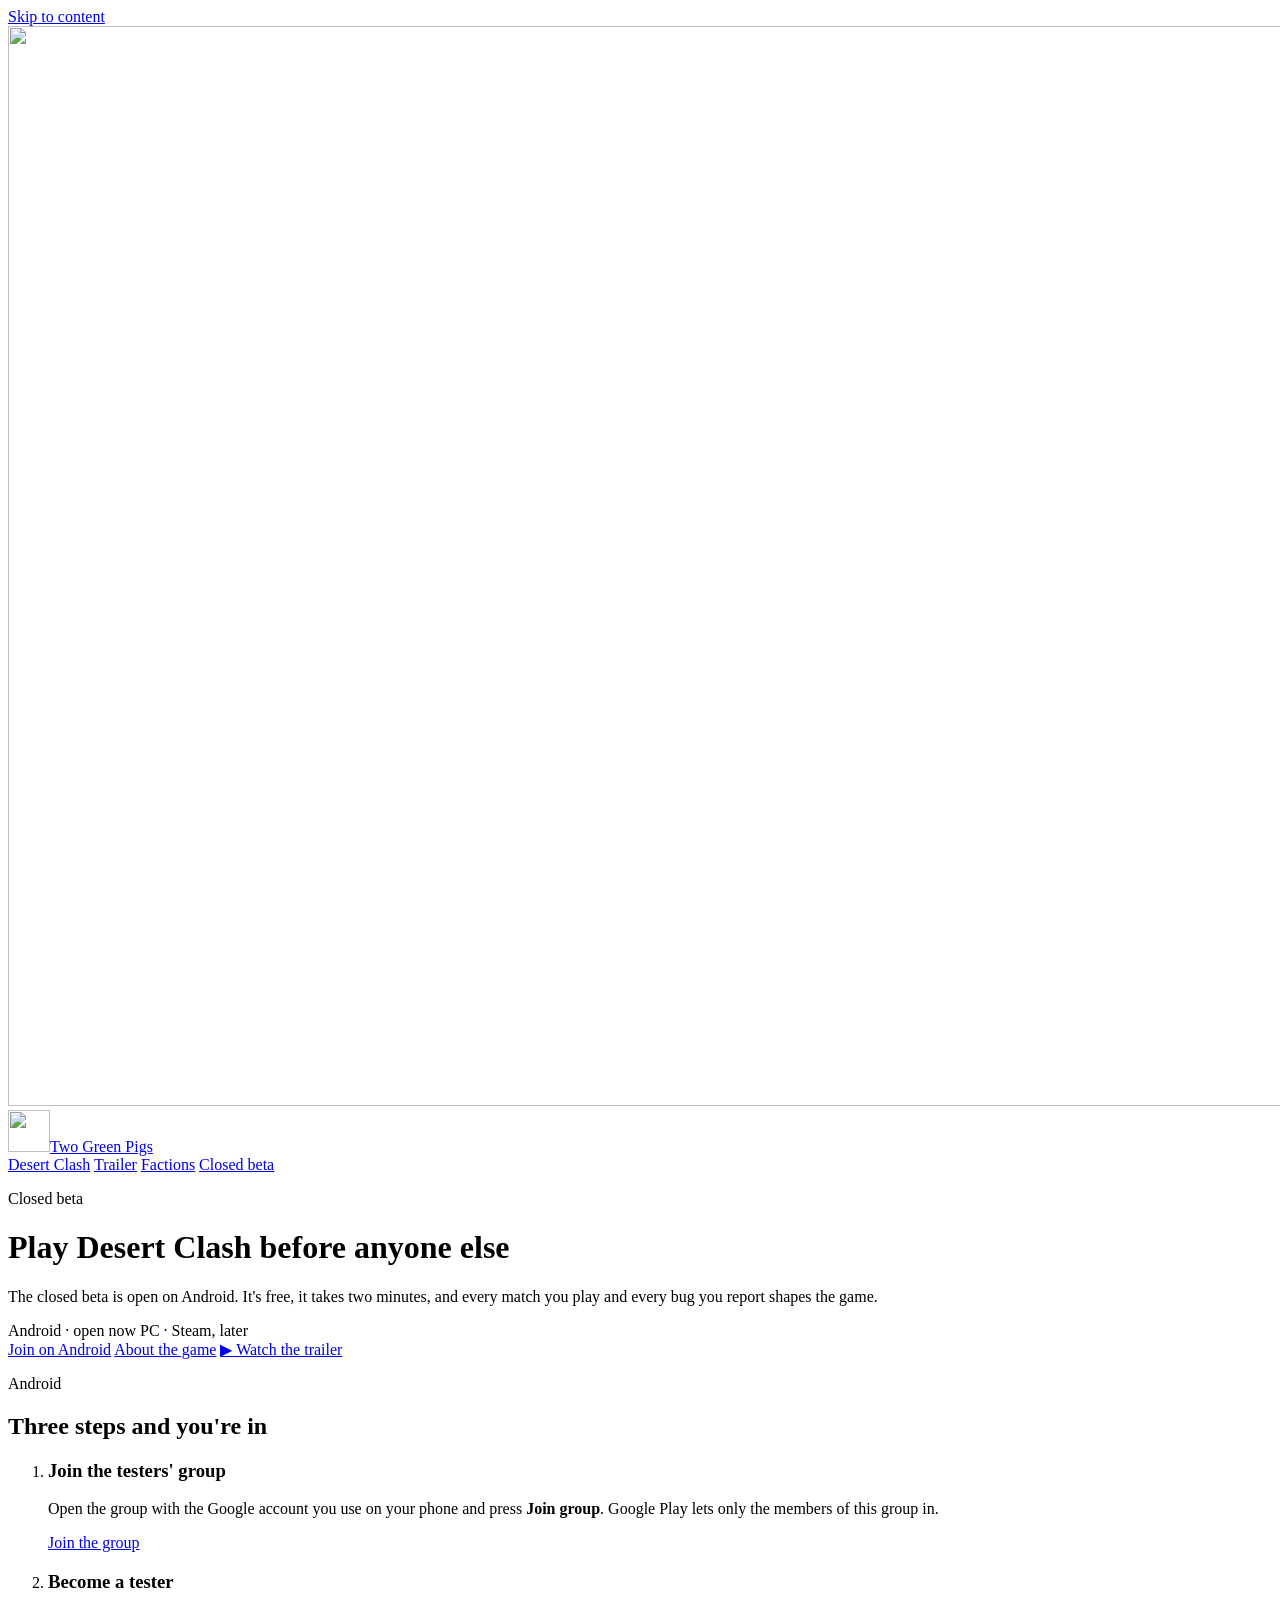
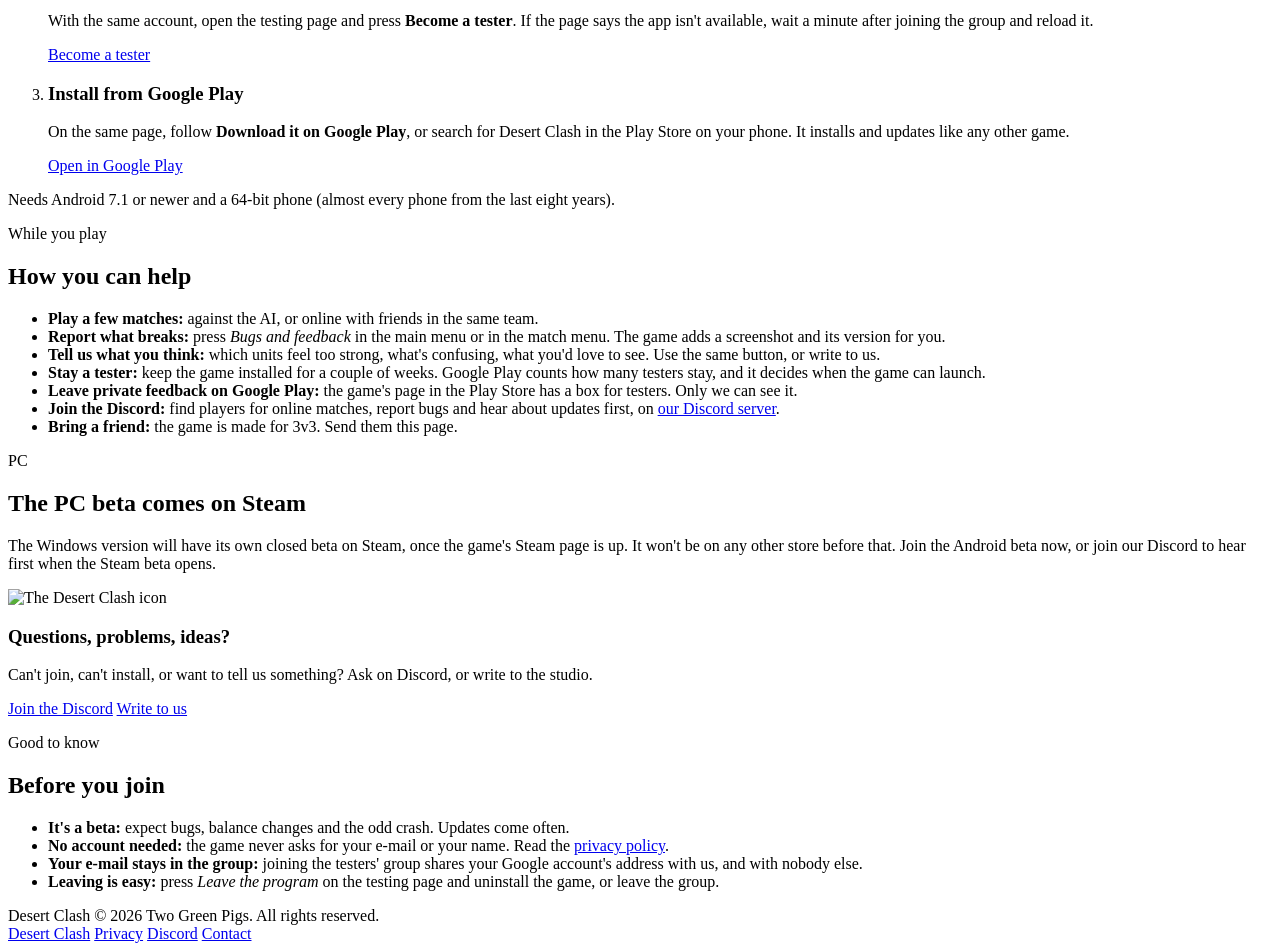
==== desert-clash/playtest/index.html @ 9a21312f "Site moves to github.com/two-green-pigs/website Co-Authored-By: Claude Sonnet 5.5 <noreply@anthropic" ====
<!doctype html>
<html lang="en">
<head>
  <meta charset="utf-8">
  <meta name="viewport" content="width=device-width, initial-scale=1">
  <title>Desert Clash closed beta · Two Green Pigs</title>
  <meta name="description" content="Play Desert Clash before anyone else: the closed beta on Android is open. Join the testers' group, opt in on Google Play and install the game in three steps.">
  <meta name="theme-color" content="#17110b">
  <meta property="og:type" content="website">
  <meta property="og:site_name" content="Two Green Pigs">
  <meta property="og:title" content="Desert Clash · Join the closed beta">
  <meta property="og:description" content="The closed beta of Desert Clash, a 3v3 tug-of-war strategy game, is open on Android. Three steps and you're in.">
  <meta property="og:url" content="https://two-green-pigs.github.io/website/desert-clash/playtest/">
  <meta property="og:image" content="https://two-green-pigs.github.io/website/desert-clash/media/key-art.jpg">
  <meta name="twitter:card" content="summary_large_image">
  <link rel="icon" type="image/png" sizes="32x32" href="../../assets/img/favicon-32.png">
  <link rel="apple-touch-icon" href="../../assets/img/pig-face-180.png">
  <link rel="stylesheet" href="../../assets/css/site.css">
</head>
<body class="game">
  <a class="skip" href="#main">Skip to content</a>

  <div class="game-hero game-hero-short">
    <div class="game-hero-bg"><img src="../media/key-art-clean.jpg" width="1920" height="1080" alt=""></div>
    <header class="topbar">
      <div class="wrap topbar-inner">
        <a class="brand" href="../../" aria-label="Two Green Pigs, home"><img src="../../assets/img/pig-face-96.png" alt="" width="42" height="42"><span>Two Green Pigs</span></a>
        <nav class="nav" aria-label="Desert Clash">
          <a href="../">Desert Clash</a>
          <a href="../#trailer">Trailer</a>
          <a href="../#factions">Factions</a>
          <a class="nav-cta" href="#android" aria-current="page">Closed beta</a>
        </nav>
      </div>
    </header>
    <div class="wrap game-hero-body" id="main">
      <p class="eyebrow">Closed beta</p>
      <h1 class="playtest-title">Play Desert Clash before anyone else</h1>
      <p class="lead">The closed beta is open on Android. It's free, it takes two minutes, and every match you play and every bug you report shapes the game.</p>
      <div class="tags">
        <span class="tag tag-live">Android · open now</span>
        <span class="tag">PC · Steam, later</span>
      </div>
      <div class="actions">
        <a class="btn btn-primary" href="#android">Join on Android</a>
        <a class="btn btn-ghost" href="../">About the game</a>
        <a class="btn btn-ghost" href="../#trailer">&#9654; Watch the trailer</a>
      </div>
    </div>
  </div>

  <main>
    <section id="android" class="section">
      <div class="wrap">
        <p class="eyebrow">Android</p>
        <h2 class="section-title">Three steps and you're in</h2>
        <ol class="steps">
          <li>
            <h3>Join the testers' group</h3>
            <p>Open the group with the Google account you use on your phone and press <strong>Join group</strong>. Google Play lets only the members of this group in.</p>
            <div class="actions"><a class="btn btn-primary" href="https://groups.google.com/g/desertclash" rel="noopener">Join the group</a></div>
          </li>
          <li>
            <h3>Become a tester</h3>
            <p>With the same account, open the testing page and press <strong>Become a tester</strong>. If the page says the app isn't available, wait a minute after joining the group and reload it.</p>
            <div class="actions"><a class="btn btn-primary" href="https://play.google.com/apps/testing/com.twogreenpigs.desertclash" rel="noopener">Become a tester</a></div>
          </li>
          <li>
            <h3>Install from Google Play</h3>
            <p>On the same page, follow <strong>Download it on Google Play</strong>, or search for Desert Clash in the Play Store on your phone. It installs and updates like any other game.</p>
            <div class="actions"><a class="btn btn-ghost" href="https://play.google.com/store/apps/details?id=com.twogreenpigs.desertclash" rel="noopener">Open in Google Play</a></div>
          </li>
        </ol>
        <p class="note">Needs Android 7.1 or newer and a 64-bit phone (almost every phone from the last eight years).</p>
      </div>
    </section>

    <section class="section band">
      <div class="wrap">
        <p class="eyebrow">While you play</p>
        <h2 class="section-title">How you can help</h2>
        <ul class="features">
          <li><strong>Play a few matches:</strong> against the AI, or online with friends in the same team.</li>
          <li><strong>Report what breaks:</strong> press <em>Bugs and feedback</em> in the main menu or in the match menu. The game adds a screenshot and its version for you.</li>
          <li><strong>Tell us what you think:</strong> which units feel too strong, what's confusing, what you'd love to see. Use the same button, or write to us.</li>
          <li><strong>Stay a tester:</strong> keep the game installed for a couple of weeks. Google Play counts how many testers stay, and it decides when the game can launch.</li>
          <li><strong>Leave private feedback on Google Play:</strong> the game's page in the Play Store has a box for testers. Only we can see it.</li>
          <li><strong>Join the Discord:</strong> find players for online matches, report bugs and hear about updates first, on <a href="https://discord.gg/RybkvuCMQ" rel="noopener">our Discord server</a>.</li>
          <li><strong>Bring a friend:</strong> the game is made for 3v3. Send them this page.</li>
        </ul>
      </div>
    </section>

    <section id="pc" class="section">
      <div class="wrap row">
        <div>
          <p class="eyebrow">PC</p>
          <h2>The PC beta comes on Steam</h2>
          <p>The Windows version will have its own closed beta on Steam, once the game's Steam page is up. It won't be on any other store before that. Join the Android beta now, or join our Discord to hear first when the Steam beta opens.</p>
        </div>
        <div class="cta">
          <img class="cta-icon" src="../media/desert-clash-icon.png" width="256" height="256" loading="lazy" alt="The Desert Clash icon">
          <h3>Questions, problems, ideas?</h3>
          <p>Can't join, can't install, or want to tell us something? Ask on Discord, or write to the studio.</p>
          <div class="actions">
            <a class="btn btn-primary" href="https://discord.gg/RybkvuCMQ" rel="noopener">Join the Discord</a>
            <a class="btn btn-ghost" href="mailto:twogreenpigs.studio@gmail.com?subject=Desert%20Clash%20beta">Write to us</a>
          </div>
        </div>
      </div>
    </section>

    <section class="section band">
      <div class="wrap">
        <p class="eyebrow">Good to know</p>
        <h2 class="section-title">Before you join</h2>
        <ul class="features">
          <li><strong>It's a beta:</strong> expect bugs, balance changes and the odd crash. Updates come often.</li>
          <li><strong>No account needed:</strong> the game never asks for your e-mail or your name. Read the <a href="../../privacy/">privacy policy</a>.</li>
          <li><strong>Your e-mail stays in the group:</strong> joining the testers' group shares your Google account's address with us, and with nobody else.</li>
          <li><strong>Leaving is easy:</strong> press <em>Leave the program</em> on the testing page and uninstall the game, or leave the group.</li>
        </ul>
      </div>
    </section>
  </main>

  <footer class="footer">
    <div class="wrap footer-inner">
      <span>Desert Clash &copy; <span data-year>2026</span> Two Green Pigs. All rights reserved.</span>
      <nav class="footer-links" aria-label="Footer">
        <a href="../">Desert Clash</a>
        <a href="../../privacy/">Privacy</a>
        <a href="https://discord.gg/RybkvuCMQ" rel="noopener">Discord</a>
        <a href="mailto:twogreenpigs.studio@gmail.com">Contact</a>
      </nav>
    </div>
  </footer>

  <script src="../../assets/js/site.js" defer></script>
</body>
</html>
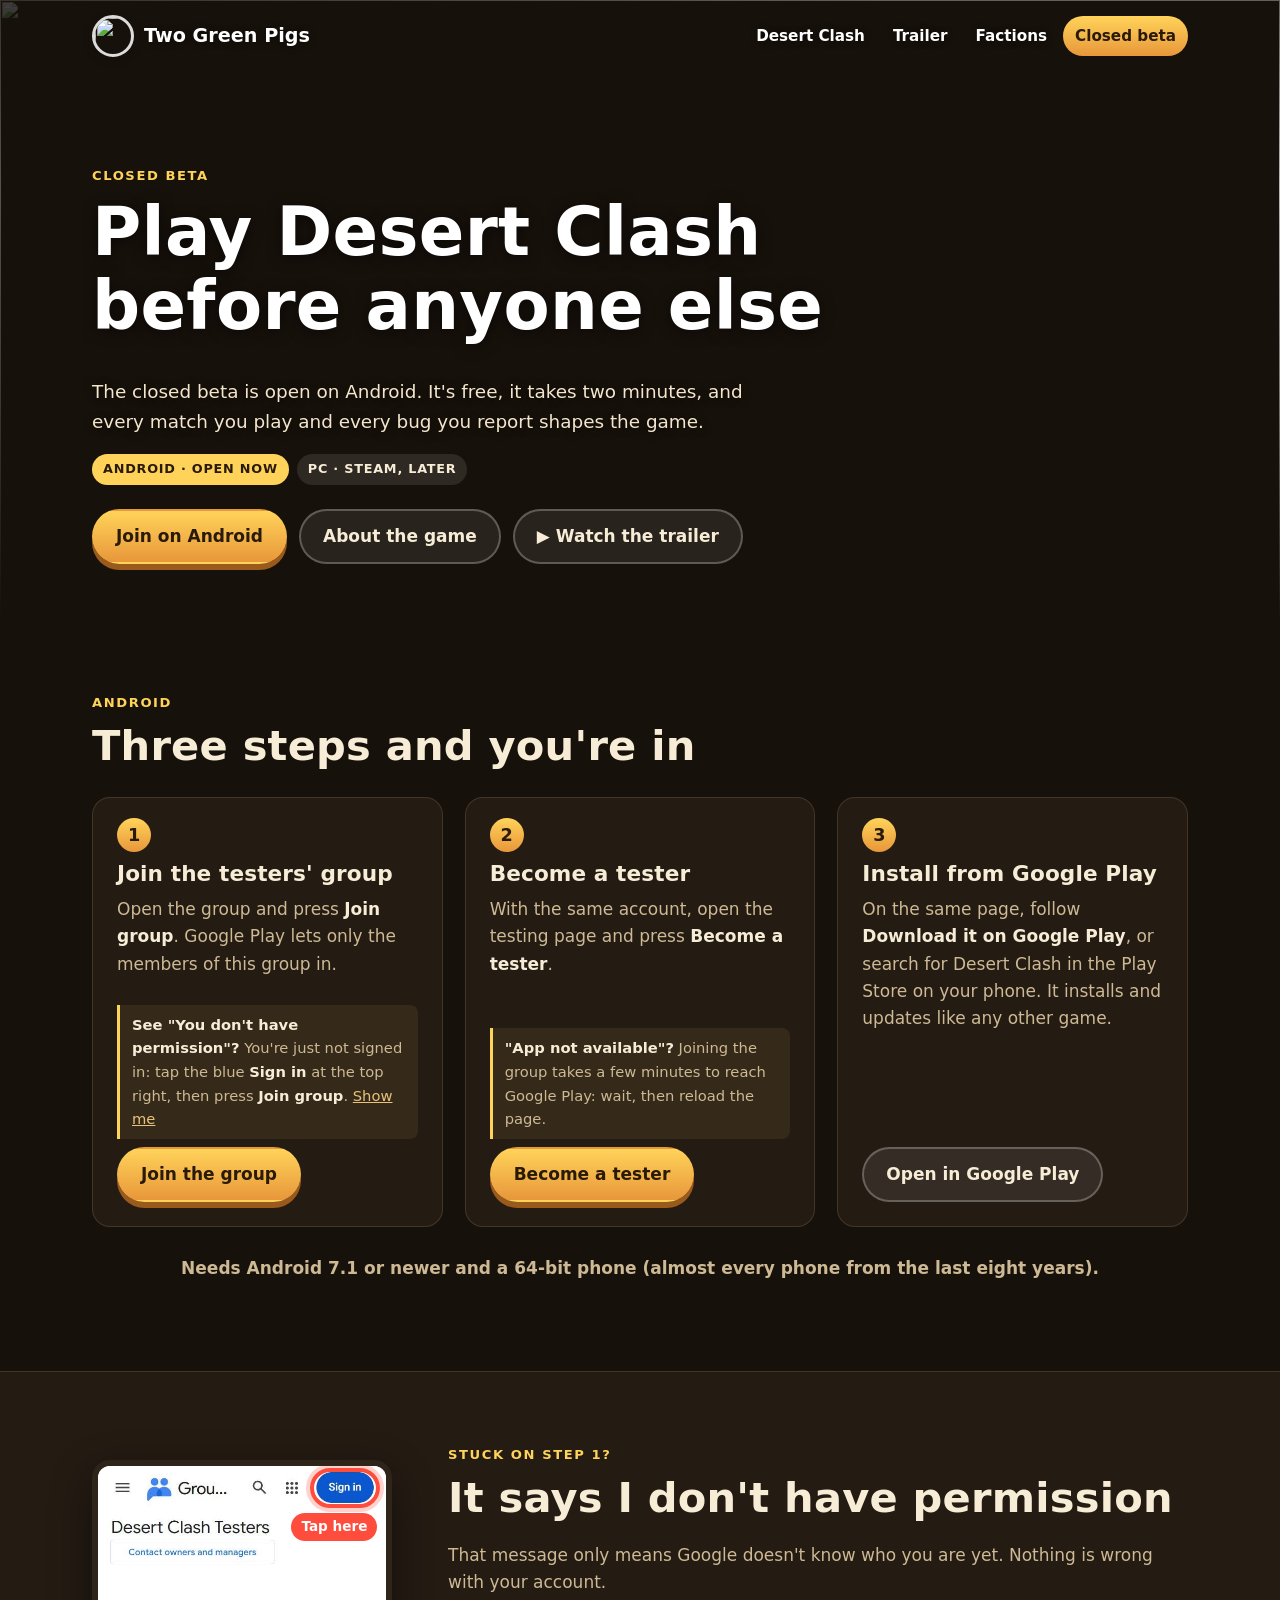
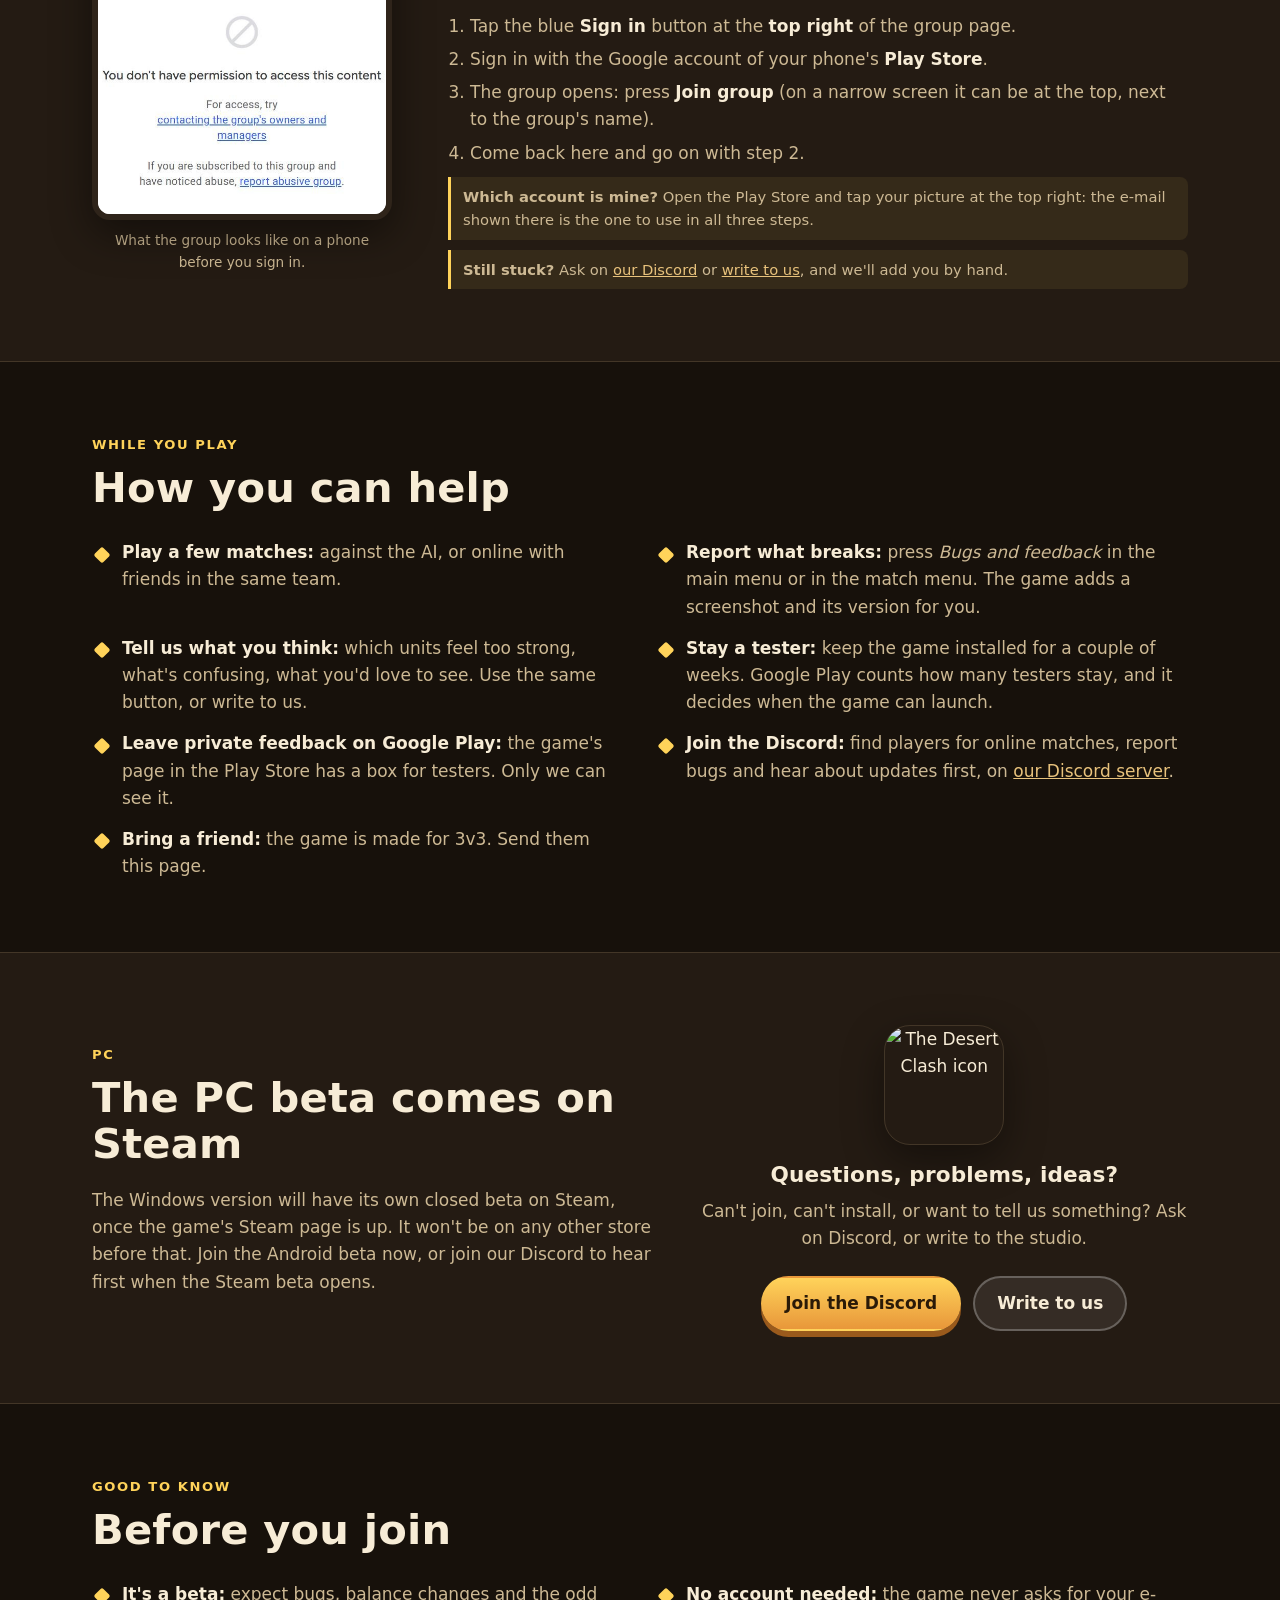
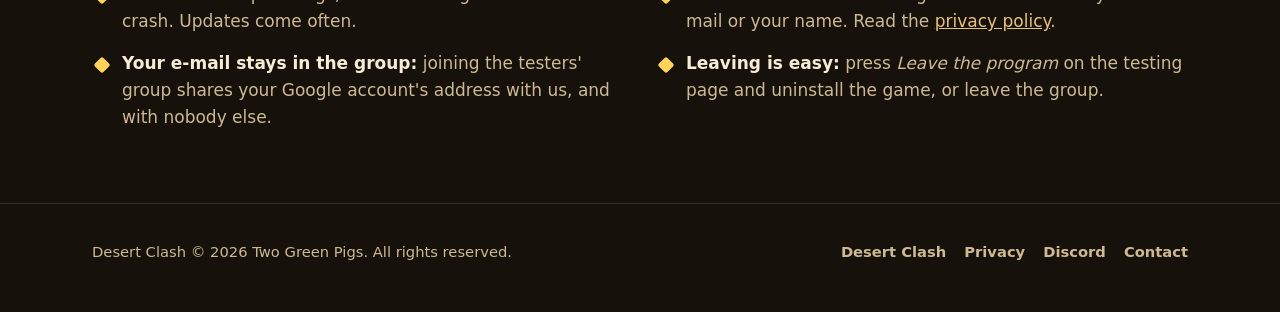
==== commit 8eeb7934: "Beta page: phone tips at each step and a 'stuck on step 1' help with the annotated Sign in screen Co" ====
--- a/desert-clash/playtest/index.html
+++ b/desert-clash/playtest/index.html
@@ -57,12 +57,14 @@
         <ol class="steps">
           <li>
             <h3>Join the testers' group</h3>
-            <p>Open the group with the Google account you use on your phone and press <strong>Join group</strong>. Google Play lets only the members of this group in.</p>
+            <p>Open the group and press <strong>Join group</strong>. Google Play lets only the members of this group in.</p>
+            <p class="tip"><strong>See "You don't have permission"?</strong> You're just not signed in: tap the blue <strong>Sign in</strong> at the top right, then press <strong>Join group</strong>. <a href="#stuck">Show me</a></p>
             <div class="actions"><a class="btn btn-primary" href="https://groups.google.com/g/desertclash" rel="noopener">Join the group</a></div>
           </li>
           <li>
             <h3>Become a tester</h3>
-            <p>With the same account, open the testing page and press <strong>Become a tester</strong>. If the page says the app isn't available, wait a minute after joining the group and reload it.</p>
+            <p>With the same account, open the testing page and press <strong>Become a tester</strong>.</p>
+            <p class="tip"><strong>"App not available"?</strong> Joining the group takes a few minutes to reach Google Play: wait, then reload the page.</p>
             <div class="actions"><a class="btn btn-primary" href="https://play.google.com/apps/testing/com.twogreenpigs.desertclash" rel="noopener">Become a tester</a></div>
           </li>
           <li>
@@ -75,7 +77,33 @@
       </div>
     </section>
 
-    <section class="section band">
+    <section id="stuck" class="section band">
+      <div class="wrap help">
+        <figure class="help-shot">
+          <div class="shot">
+            <img src="../media/help-group-signin.jpg" width="563" height="680" loading="lazy" alt="The testers' group on a phone, before signing in: a message says you don't have permission, and a blue Sign in button sits at the top right">
+            <span class="ring" aria-hidden="true"></span>
+            <span class="ring-label" aria-hidden="true">Tap here</span>
+          </div>
+          <figcaption>What the group looks like on a phone before you sign in.</figcaption>
+        </figure>
+        <div>
+          <p class="eyebrow">Stuck on step 1?</p>
+          <h2>It says I don't have permission</h2>
+          <p>That message only means Google doesn't know who you are yet. Nothing is wrong with your account.</p>
+          <ol class="howto">
+            <li>Tap the blue <strong>Sign in</strong> button at the <strong>top right</strong> of the group page.</li>
+            <li>Sign in with the Google account of your phone's <strong>Play Store</strong>.</li>
+            <li>The group opens: press <strong>Join group</strong> (on a narrow screen it can be at the top, next to the group's name).</li>
+            <li>Come back here and go on with step 2.</li>
+          </ol>
+          <p class="tip"><strong>Which account is mine?</strong> Open the Play Store and tap your picture at the top right: the e-mail shown there is the one to use in all three steps.</p>
+          <p class="tip"><strong>Still stuck?</strong> Ask on <a href="https://discord.gg/RybkvuCMQ" rel="noopener">our Discord</a> or <a href="mailto:twogreenpigs.studio@gmail.com?subject=Desert%20Clash%20beta">write to us</a>, and we'll add you by hand.</p>
+        </div>
+      </div>
+    </section>
+
+    <section class="section">
       <div class="wrap">
         <p class="eyebrow">While you play</p>
         <h2 class="section-title">How you can help</h2>
@@ -91,7 +119,7 @@
       </div>
     </section>
 
-    <section id="pc" class="section">
+    <section id="pc" class="section band">
       <div class="wrap row">
         <div>
           <p class="eyebrow">PC</p>
@@ -110,7 +138,7 @@
       </div>
     </section>
 
-    <section class="section band">
+    <section class="section">
       <div class="wrap">
         <p class="eyebrow">Good to know</p>
         <h2 class="section-title">Before you join</h2>
--- a/assets/css/site.css
+++ b/assets/css/site.css
@@ -0,0 +1,349 @@
+/* Two Green Pigs: the studio site and its game pages. Plain CSS, no build step, no external requests (no web fonts,
+   no trackers), so the site needs no cookie banner. The studio pages are bright (the logo's farm: sky, grass, mud);
+   a game page is dark and takes its colours from the game (Desert Clash: sand and gold). */
+
+:root {
+  --sky: #9ed8f5;
+  --sky-pale: #e4f5fc;
+  --grass: #5aae35;
+  --grass-deep: #2f6a1d;
+  --pig: #8fd14f;
+  --mud: #6d4424;
+  --mud-soft: #a8723f;
+  --sun: #ffd84a;
+  --cream: #fff9ec;
+  --paper: #fffdf7;
+  --ink: #2b2118;
+  --ink-soft: #5e5244;
+  --line: rgba(43, 33, 24, 0.12);
+  --radius: 18px;
+  --radius-small: 10px;
+  --shadow: 0 10px 30px rgba(43, 33, 24, 0.14);
+  --wrap: 1160px;
+  --display: "Bahnschrift", "DIN Alternate", "Roboto Condensed", "Arial Narrow", system-ui, sans-serif;
+  --body: system-ui, -apple-system, "Segoe UI", Roboto, "Helvetica Neue", Arial, sans-serif;
+}
+
+*, *::before, *::after { box-sizing: border-box; }
+
+html { scroll-behavior: smooth; -webkit-text-size-adjust: 100%; }
+@media (prefers-reduced-motion: reduce) { html { scroll-behavior: auto; } }
+
+body {
+  margin: 0;
+  font: 17px/1.6 var(--body);
+  color: var(--ink);
+  background: var(--paper);
+  overflow-x: hidden;
+}
+
+img, video { display: block; max-width: 100%; height: auto; }
+figure { margin: 0; }
+a { color: inherit; }
+h1, h2, h3 { font-family: var(--display); font-weight: 700; line-height: 1.1; margin: 0 0 0.5em; letter-spacing: 0.005em; }
+h1 { font-size: clamp(2.4rem, 6vw, 4.2rem); }
+h2 { font-size: clamp(1.8rem, 4vw, 2.6rem); }
+h3 { font-size: 1.35rem; }
+p { margin: 0 0 1em; }
+
+.wrap { width: 100%; max-width: var(--wrap); margin: 0 auto; padding: 0 16px; }
+@media (min-width: 720px) { .wrap { padding: 0 32px; } }
+
+.skip { position: absolute; left: -9999px; top: 8px; z-index: 100; background: var(--ink); color: #fff; padding: 8px 14px; border-radius: 8px; }
+.skip:focus { left: 8px; }
+
+:focus-visible { outline: 3px solid var(--sun); outline-offset: 3px; border-radius: 4px; }
+
+/* ---------- the top bar ---------- */
+
+.topbar { position: relative; z-index: 10; }
+.topbar-inner { display: flex; align-items: center; justify-content: space-between; gap: 16px; min-height: 72px; }
+.brand { display: inline-flex; align-items: center; gap: 10px; text-decoration: none; font-family: var(--display); font-weight: 700; font-size: 1.2rem; white-space: nowrap; }
+.brand img { width: 42px; height: 42px; border-radius: 50%; border: 3px solid #fff; box-shadow: 0 3px 10px rgba(0, 0, 0, 0.18); }
+.nav { display: flex; gap: 4px; flex-wrap: wrap; justify-content: flex-end; }
+.nav a { text-decoration: none; font-weight: 600; font-size: 0.95rem; padding: 8px 12px; border-radius: 999px; }
+.nav a:hover { background: rgba(255, 255, 255, 0.55); }
+@media (max-width: 560px) {
+  .brand span { display: none; }
+  .nav a { padding: 6px 9px; font-size: 0.9rem; }
+}
+
+/* ---------- buttons and tags ---------- */
+
+.actions { display: flex; flex-wrap: wrap; gap: 12px; margin-top: 24px; }
+.btn {
+  display: inline-flex; align-items: center; justify-content: center; gap: 8px;
+  min-height: 48px; padding: 12px 22px; border-radius: 999px;
+  font-weight: 700; text-decoration: none; border: 2px solid transparent;
+  transition: transform 0.15s ease, box-shadow 0.15s ease, background 0.15s ease;
+}
+.btn:hover { transform: translateY(-2px); }
+.btn-primary { background: var(--grass); color: #fff; box-shadow: 0 6px 0 var(--grass-deep); }
+.btn-primary:hover { box-shadow: 0 8px 0 var(--grass-deep); }
+.btn-ghost { background: rgba(255, 255, 255, 0.7); color: var(--ink); border-color: var(--line); }
+.btn-big { font-size: 1.05rem; padding: 14px 26px; overflow-wrap: anywhere; }
+@media (prefers-reduced-motion: reduce) { .btn, .btn:hover { transition: none; transform: none; } }
+
+.tags { display: flex; flex-wrap: wrap; gap: 8px; margin-bottom: 14px; }
+.tag { font-size: 0.8rem; font-weight: 700; text-transform: uppercase; letter-spacing: 0.06em; padding: 5px 11px; border-radius: 999px; background: var(--sky-pale); color: var(--ink-soft); }
+.tag-live { background: var(--sun); color: var(--ink); }
+
+/* ---------- sections ---------- */
+
+.section { padding: 72px 0; }
+.section-title { margin-bottom: 28px; }
+.eyebrow { font-weight: 800; text-transform: uppercase; letter-spacing: 0.12em; font-size: 0.82rem; color: var(--grass-deep); margin-bottom: 10px; }
+.lead { font-size: 1.15rem; color: var(--ink-soft); max-width: 36em; }
+
+/* ---------- the studio pages ---------- */
+
+.studio .topbar { background: var(--sky); }
+.studio .hero { background: linear-gradient(180deg, var(--sky) 0%, var(--sky-pale) 72%, var(--paper) 100%); }
+
+.hero { padding: 24px 0 64px; }
+.hero-grid { display: grid; gap: 32px; align-items: center; }
+@media (min-width: 900px) { .hero-grid { grid-template-columns: 1fr 1.15fr; gap: 48px; } }
+.hero h1 { color: var(--grass-deep); }
+.hero h1 .accent { color: var(--mud); }
+.hero-art img { border-radius: var(--radius); box-shadow: var(--shadow); border: 6px solid #fff; transform: rotate(1.2deg); }
+@media (prefers-reduced-motion: reduce) { .hero-art img { transform: none; } }
+
+.game-card { overflow: hidden; border-radius: var(--radius); background: #fff; box-shadow: var(--shadow); border: 1px solid var(--line); }
+.game-card-media { display: block; background: #1c140d; }
+.game-card-media img { width: 100%; aspect-ratio: 920 / 430; object-fit: cover; }
+.game-card-body { padding: 24px 20px 28px; }
+@media (min-width: 860px) { .game-card-body { display: grid; grid-template-columns: 1fr 1.6fr; gap: 40px; padding: 36px 40px 40px; } }
+.game-card h3 { font-size: 2rem; }
+
+.about { background: var(--cream); border-top: 1px solid var(--line); border-bottom: 1px solid var(--line); }
+.about-grid { display: grid; gap: 36px; align-items: center; }
+@media (min-width: 860px) { .about-grid { grid-template-columns: 0.8fr 1.2fr; gap: 56px; } }
+.about-art img { border-radius: var(--radius); box-shadow: var(--shadow); border: 6px solid #fff; transform: rotate(-1.5deg); max-height: 560px; width: auto; margin: 0 auto; }
+@media (prefers-reduced-motion: reduce) { .about-art img { transform: none; } }
+.about-copy p { color: var(--ink-soft); }
+
+.values { display: grid; gap: 18px; margin-top: 48px; }
+@media (min-width: 760px) { .values { grid-template-columns: repeat(3, 1fr); } }
+.value { background: #fff; border-radius: var(--radius); padding: 24px; border: 1px solid var(--line); }
+.value h3 { color: var(--grass-deep); }
+.value p { margin: 0; color: var(--ink-soft); }
+.value-icon { width: 44px; height: 44px; border-radius: 50%; display: grid; place-items: center; background: var(--pig); color: var(--grass-deep); font-size: 1.3rem; margin-bottom: 14px; }
+
+.contact-box {
+  text-align: center; background: linear-gradient(160deg, var(--grass) 0%, var(--grass-deep) 100%);
+  color: #fff; border-radius: var(--radius); padding: 48px 20px; box-shadow: var(--shadow);
+}
+.contact-box h2 { color: #fff; }
+.contact-box p { color: rgba(255, 255, 255, 0.9); }
+.contact-box .btn-primary { background: var(--sun); color: var(--ink); box-shadow: 0 6px 0 #c9a21a; }
+
+.footer { padding: 36px 0 48px; color: var(--ink-soft); font-size: 0.92rem; }
+.footer-inner { display: flex; flex-wrap: wrap; gap: 12px 24px; align-items: center; justify-content: space-between; }
+.footer a { text-decoration: none; font-weight: 600; }
+.footer a:hover { text-decoration: underline; }
+.footer-links { display: flex; flex-wrap: wrap; gap: 6px 18px; }
+
+/* ---------- a game page (Desert Clash) ---------- */
+
+.game {
+  --night: #17110b;
+  --stone: #241b13;
+  --stone-2: #2f241a;
+  --sand: #e8c27c;
+  --gold: #ffd35a;
+  --gold-deep: #e8973a;
+  --text: #f7ecd6;
+  --text-soft: #cdb994;
+  --line: rgba(255, 220, 160, 0.14);
+  background: var(--night);
+  color: var(--text);
+}
+.game .brand img { border-color: rgba(255, 255, 255, 0.85); }
+.game .nav a:hover { background: rgba(255, 255, 255, 0.1); }
+.game .lead, .game p { color: var(--text-soft); }
+.game h2, .game h3 { color: var(--text); }
+.game .eyebrow { color: var(--gold); }
+.game .btn-primary { background: linear-gradient(180deg, var(--gold) 0%, var(--gold-deep) 100%); color: #2a1a08; box-shadow: 0 6px 0 #9a5a1c; }
+.game .btn-primary:hover { box-shadow: 0 8px 0 #9a5a1c; }
+.game .btn-ghost { background: rgba(255, 255, 255, 0.08); color: var(--text); border-color: rgba(255, 255, 255, 0.25); }
+.game .tag { background: rgba(255, 255, 255, 0.1); color: var(--text); }
+.game .tag-live { background: var(--gold); color: #2a1a08; }
+.game .footer { color: var(--text-soft); border-top: 1px solid var(--line); }
+
+.game-hero { position: relative; isolation: isolate; min-height: min(92vh, 860px); display: flex; flex-direction: column; }
+.game-hero-bg { position: absolute; inset: 0; z-index: -1; overflow: hidden; }
+.game-hero-bg img { width: 100%; height: 100%; object-fit: cover; object-position: 50% 40%; }
+.game-hero-bg::after {
+  content: ""; position: absolute; inset: 0;
+  background:
+    linear-gradient(90deg, rgba(23, 17, 11, 0.6) 0%, rgba(23, 17, 11, 0.25) 45%, rgba(23, 17, 11, 0) 70%),
+    linear-gradient(180deg, rgba(23, 17, 11, 0.55) 0%, rgba(23, 17, 11, 0.05) 30%, rgba(23, 17, 11, 0.4) 62%, var(--night) 100%);
+}
+.game-hero .topbar { color: #fff; text-shadow: 0 1px 6px rgba(0, 0, 0, 0.5); }
+.game-hero-body { margin-top: auto; padding-bottom: 56px; }
+.game-logo { width: min(640px, 100%); margin: 0 0 14px; filter: drop-shadow(0 6px 18px rgba(0, 0, 0, 0.55)); }
+.game-hero .tagline { font-family: var(--display); font-weight: 700; font-size: clamp(1.5rem, 3.4vw, 2.3rem); color: #fff; text-shadow: 0 2px 12px rgba(0, 0, 0, 0.6); margin-bottom: 10px; }
+.game-hero .lead { color: #f3e6cc; text-shadow: 0 1px 8px rgba(0, 0, 0, 0.7); }
+
+.video-frame { border-radius: var(--radius); overflow: hidden; background: #000; border: 1px solid var(--line); box-shadow: 0 18px 50px rgba(0, 0, 0, 0.45); }
+.video-frame video, .video-frame img, .video-frame iframe { width: 100%; aspect-ratio: 16 / 9; background: #000; }
+.caption a { color: var(--sand); }
+
+/* A YouTube video: its poster and a play button until it is pressed (site.js puts the player there then), so the page
+   asks nothing of YouTube before that. Without the script the link opens the video on YouTube. */
+.yt-play { position: relative; display: block; cursor: pointer; }
+.yt-play img { object-fit: cover; transition: filter 0.2s ease; }
+.yt-play:hover img { filter: brightness(1.08); }
+.yt-button {
+  position: absolute; left: 50%; top: 50%; width: 92px; height: 92px; margin: -46px 0 0 -46px; border-radius: 50%;
+  background: linear-gradient(180deg, var(--gold, #ffd35a) 0%, var(--gold-deep, #e8973a) 100%);
+  box-shadow: 0 8px 30px rgba(0, 0, 0, 0.55), 0 0 0 6px rgba(255, 255, 255, 0.18);
+  transition: transform 0.15s ease;
+}
+.yt-button::after { content: ""; position: absolute; left: 36px; top: 28px; border-style: solid; border-width: 18px 0 18px 30px; border-color: transparent transparent transparent #2a1a08; }
+.yt-play:hover .yt-button { transform: scale(1.07); }
+.yt-play:focus-visible .yt-button { outline: 3px solid #fff; outline-offset: 4px; }
+iframe { border: 0; display: block; }
+@media (prefers-reduced-motion: reduce) { .yt-play img, .yt-button { transition: none; } .yt-play:hover .yt-button { transform: none; } }
+.caption { font-size: 0.88rem; color: var(--text-soft); margin-top: 10px; }
+
+.rows { display: grid; gap: 56px; }
+.row { display: grid; gap: 24px; align-items: center; }
+@media (min-width: 860px) {
+  .row { grid-template-columns: 1.15fr 1fr; gap: 48px; }
+  .row.flip > :first-child { order: 2; }
+}
+.row img { border-radius: var(--radius); border: 1px solid var(--line); box-shadow: 0 14px 40px rgba(0, 0, 0, 0.4); }
+
+.band { background: var(--stone); border-top: 1px solid var(--line); border-bottom: 1px solid var(--line); }
+
+.factions { display: grid; gap: 20px; }
+@media (min-width: 720px) { .factions { grid-template-columns: repeat(2, 1fr); } }
+.faction { background: var(--stone-2); border-radius: var(--radius); overflow: hidden; border: 1px solid var(--line); border-top: 4px solid var(--accent, var(--gold)); }
+.faction video { width: 100%; aspect-ratio: 16 / 9; object-fit: cover; background: #000; }
+.faction-body { padding: 20px 22px 24px; }
+.faction h3 { color: var(--accent, var(--gold)); }
+.faction p { margin: 0; }
+.faction.horde { --accent: #e0673f; }
+.faction.kingdom { --accent: #6f9fe6; }
+.faction.arcane { --accent: #b49cf0; }
+.faction.nightblood { --accent: #9cc65a; }
+.note { text-align: center; margin-top: 28px; font-weight: 600; color: var(--sand); }
+
+.features { list-style: none; padding: 0; margin: 0; display: grid; gap: 12px; }
+@media (min-width: 760px) { .features { grid-template-columns: repeat(2, 1fr); gap: 14px 32px; } }
+.features li { position: relative; padding-left: 30px; color: var(--text-soft); }
+.features li::before { content: ""; position: absolute; left: 4px; top: 0.55em; width: 12px; height: 12px; background: var(--gold); transform: rotate(45deg); border-radius: 2px; }
+.features strong { color: var(--text); }
+
+.gallery { display: grid; gap: 12px; grid-template-columns: repeat(2, 1fr); }   /* ten screenshots: 5 rows of 2, or 2 rows of 5 */
+@media (min-width: 960px) { .gallery { grid-template-columns: repeat(5, 1fr); gap: 14px; } }
+.gallery a { display: block; border-radius: var(--radius-small); overflow: hidden; border: 1px solid var(--line); background: #000; }
+.gallery img { width: 100%; aspect-ratio: 16 / 9; object-fit: cover; transition: transform 0.25s ease, opacity 0.25s ease; }
+.gallery a:hover img { transform: scale(1.04); opacity: 0.92; }
+@media (prefers-reduced-motion: reduce) { .gallery img, .gallery a:hover img { transition: none; transform: none; } }
+
+.phone { display: grid; gap: 32px; align-items: center; }
+@media (min-width: 860px) { .phone { grid-template-columns: 1.2fr 0.8fr; gap: 56px; } }
+.phone-frame { width: min(320px, 78vw); margin: 0 auto; border-radius: 34px; padding: 10px; background: #0d0905; border: 2px solid rgba(255, 255, 255, 0.16); box-shadow: 0 24px 60px rgba(0, 0, 0, 0.55); }
+.phone-frame video, .phone-frame img, .phone-frame iframe { width: 100%; aspect-ratio: 9 / 16; border-radius: 26px; background: #000; }
+.phone-frame .yt-play { border-radius: 26px; overflow: hidden; }
+.phone-frame .yt-button { width: 76px; height: 76px; margin: -38px 0 0 -38px; }
+.phone-frame .yt-button::after { left: 30px; top: 23px; border-width: 15px 0 15px 25px; }
+
+.facts { display: grid; grid-template-columns: max-content 1fr; gap: 10px 24px; margin: 0; }
+.facts dt { font-weight: 700; color: var(--sand); }
+.facts dd { margin: 0; color: var(--text-soft); }
+@media (max-width: 520px) { .facts { grid-template-columns: 1fr; gap: 2px; } .facts dd { margin-bottom: 10px; } }
+
+.cta { text-align: center; }
+.cta .actions { justify-content: center; }
+
+/* ---------- the screenshot viewer ---------- */
+
+.lightbox { border: 0; padding: 0; background: transparent; max-width: 100vw; max-height: 100vh; width: 100vw; height: 100vh; }
+.lightbox::backdrop { background: rgba(10, 7, 4, 0.92); }
+.lightbox-inner { position: relative; width: 100%; height: 100%; display: grid; place-items: center; padding: 56px 12px; }
+.lightbox img { max-width: min(1600px, 100%); max-height: 100%; width: auto; border-radius: 10px; box-shadow: 0 20px 60px rgba(0, 0, 0, 0.6); }
+.lightbox button {
+  position: absolute; border: 0; cursor: pointer; width: 48px; height: 48px; border-radius: 50%;
+  background: rgba(255, 255, 255, 0.14); color: #fff; font-size: 1.6rem; line-height: 1;
+}
+.lightbox button:hover { background: rgba(255, 255, 255, 0.28); }
+.lightbox .lb-close { top: 8px; right: 8px; }
+.lightbox .lb-prev { left: 8px; top: 50%; transform: translateY(-50%); }
+.lightbox .lb-next { right: 8px; top: 50%; transform: translateY(-50%); }
+.lightbox .lb-count { position: absolute; bottom: 14px; left: 0; right: 0; text-align: center; color: rgba(255, 255, 255, 0.75); font-size: 0.9rem; }
+
+/* ---------- the 404 page ---------- */
+
+.lost { min-height: 70vh; display: grid; place-items: center; text-align: center; padding: 48px 16px; }
+.lost img { width: 160px; height: 160px; border-radius: 50%; margin: 0 auto 24px; border: 6px solid #fff; box-shadow: var(--shadow); }
+
+.cta .cta-icon { width: 120px; height: 120px; border-radius: 26px; margin: 0 auto 18px; }
+
+/* on a narrow screen the text covers the whole battle: a darker veil keeps it readable */
+@media (max-width: 720px) {
+  .game-hero-bg::after { background: linear-gradient(180deg, rgba(23, 17, 11, 0.6) 0%, rgba(23, 17, 11, 0.45) 35%, rgba(23, 17, 11, 0.75) 70%, var(--night) 100%); }
+}
+
+/* ---------- the privacy policy (and any other long text page) ---------- */
+
+.legal { padding: 40px 0 64px; }
+.legal .wrap { max-width: 860px; }
+.legal h1 { color: var(--grass-deep); font-size: clamp(2rem, 5vw, 3rem); }
+.legal h2 { color: var(--grass-deep); font-size: 1.6rem; margin-top: 1.8em; }
+.legal h3 { font-size: 1.15rem; margin-top: 1.4em; }
+.legal ul { padding-left: 1.3em; margin: 0 0 1em; }
+.legal li { margin-bottom: 0.35em; }
+.legal a { color: var(--grass-deep); font-weight: 600; }
+.legal .meta { color: var(--ink-soft); }
+.legal .summary { background: var(--cream); border: 1px solid var(--line); border-radius: var(--radius); padding: 20px 24px; margin: 24px 0; }
+.legal .summary ul { margin: 0; }
+.table-scroll { overflow-x: auto; margin: 0 0 1em; }
+.legal table { width: 100%; border-collapse: collapse; font-size: 0.95rem; }
+.legal th, .legal td { text-align: left; vertical-align: top; padding: 10px 12px; border-bottom: 1px solid var(--line); }
+.legal th { background: var(--cream); }
+
+/* ---------- the closed beta page (steps to join) ---------- */
+
+.game-hero-short { min-height: min(70vh, 620px); }
+.playtest-title { color: #fff; text-shadow: 0 2px 14px rgba(0, 0, 0, 0.6); max-width: 18ch; }
+.steps { list-style: none; counter-reset: step; padding: 0; margin: 0; display: grid; gap: 18px; }
+@media (min-width: 900px) { .steps { grid-template-columns: repeat(3, 1fr); gap: 22px; } }
+.steps li {
+  counter-increment: step; position: relative; display: flex; flex-direction: column;
+  background: var(--stone); border: 1px solid var(--line); border-radius: var(--radius); padding: 64px 24px 24px;
+}
+.steps li::before {
+  content: counter(step); position: absolute; left: 24px; top: 20px; width: 34px; height: 34px; border-radius: 50%;
+  display: grid; place-items: center; font: 700 1.1rem var(--display); color: #2a1a08;
+  background: linear-gradient(180deg, var(--gold) 0%, var(--gold-deep) 100%);
+}
+.steps p { flex: 1; }
+.steps strong { color: var(--text); }
+.steps .actions { margin-top: 8px; }
+.steps .btn { overflow-wrap: anywhere; }
+.game .features a, .facts a { color: var(--sand); }
+
+/* the closed beta link in the top bar stands out on every page */
+.nav .nav-cta { background: var(--grass); color: #fff; text-shadow: none; }
+.nav .nav-cta:hover { background: var(--grass-deep); }
+.game .nav .nav-cta { background: linear-gradient(180deg, var(--gold) 0%, var(--gold-deep) 100%); color: #2a1a08; }
+.game .nav .nav-cta:hover { background: var(--gold); }
+
+/* the beta page's tips and the "stuck on step 1" help, with the annotated phone screenshot */
+.steps .tip, .help .tip { font-size: 0.92rem; background: rgba(255, 211, 90, 0.08); border-left: 3px solid var(--gold); padding: 8px 12px; border-radius: 0 8px 8px 0; margin: 10px 0 0; }
+.steps .tip { flex: none; }
+.game .tip a { color: var(--sand); }
+.help { display: grid; gap: 28px; align-items: center; }
+@media (min-width: 860px) { .help { grid-template-columns: 300px 1fr; gap: 56px; } }
+.help-shot { margin: 0 auto; max-width: 300px; width: 100%; }
+.help-shot .shot { position: relative; border-radius: 18px; overflow: hidden; border: 6px solid #2f241a; box-shadow: 0 14px 40px rgba(0, 0, 0, 0.45); background: #fff; }
+.help-shot img { width: 100%; }
+.help-shot .ring { position: absolute; left: 73.5%; top: 0.6%; width: 24.5%; height: 11.5%; border: 4px solid #ff4d3d; border-radius: 999px; box-shadow: 0 0 0 4px rgba(255, 77, 61, 0.25); }
+.help-shot .ring-label { position: absolute; right: 3%; top: 13.5%; background: #ff4d3d; color: #fff; font-weight: 700; font-size: 0.85rem; padding: 3px 10px; border-radius: 999px; }
+.help-shot figcaption { font-size: 0.85rem; color: var(--text-soft); text-align: center; margin-top: 10px; }
+.howto { margin: 16px 0 6px; padding-left: 1.3em; color: var(--text-soft); }
+.howto li { margin-bottom: 6px; }
+.howto strong { color: var(--text); }
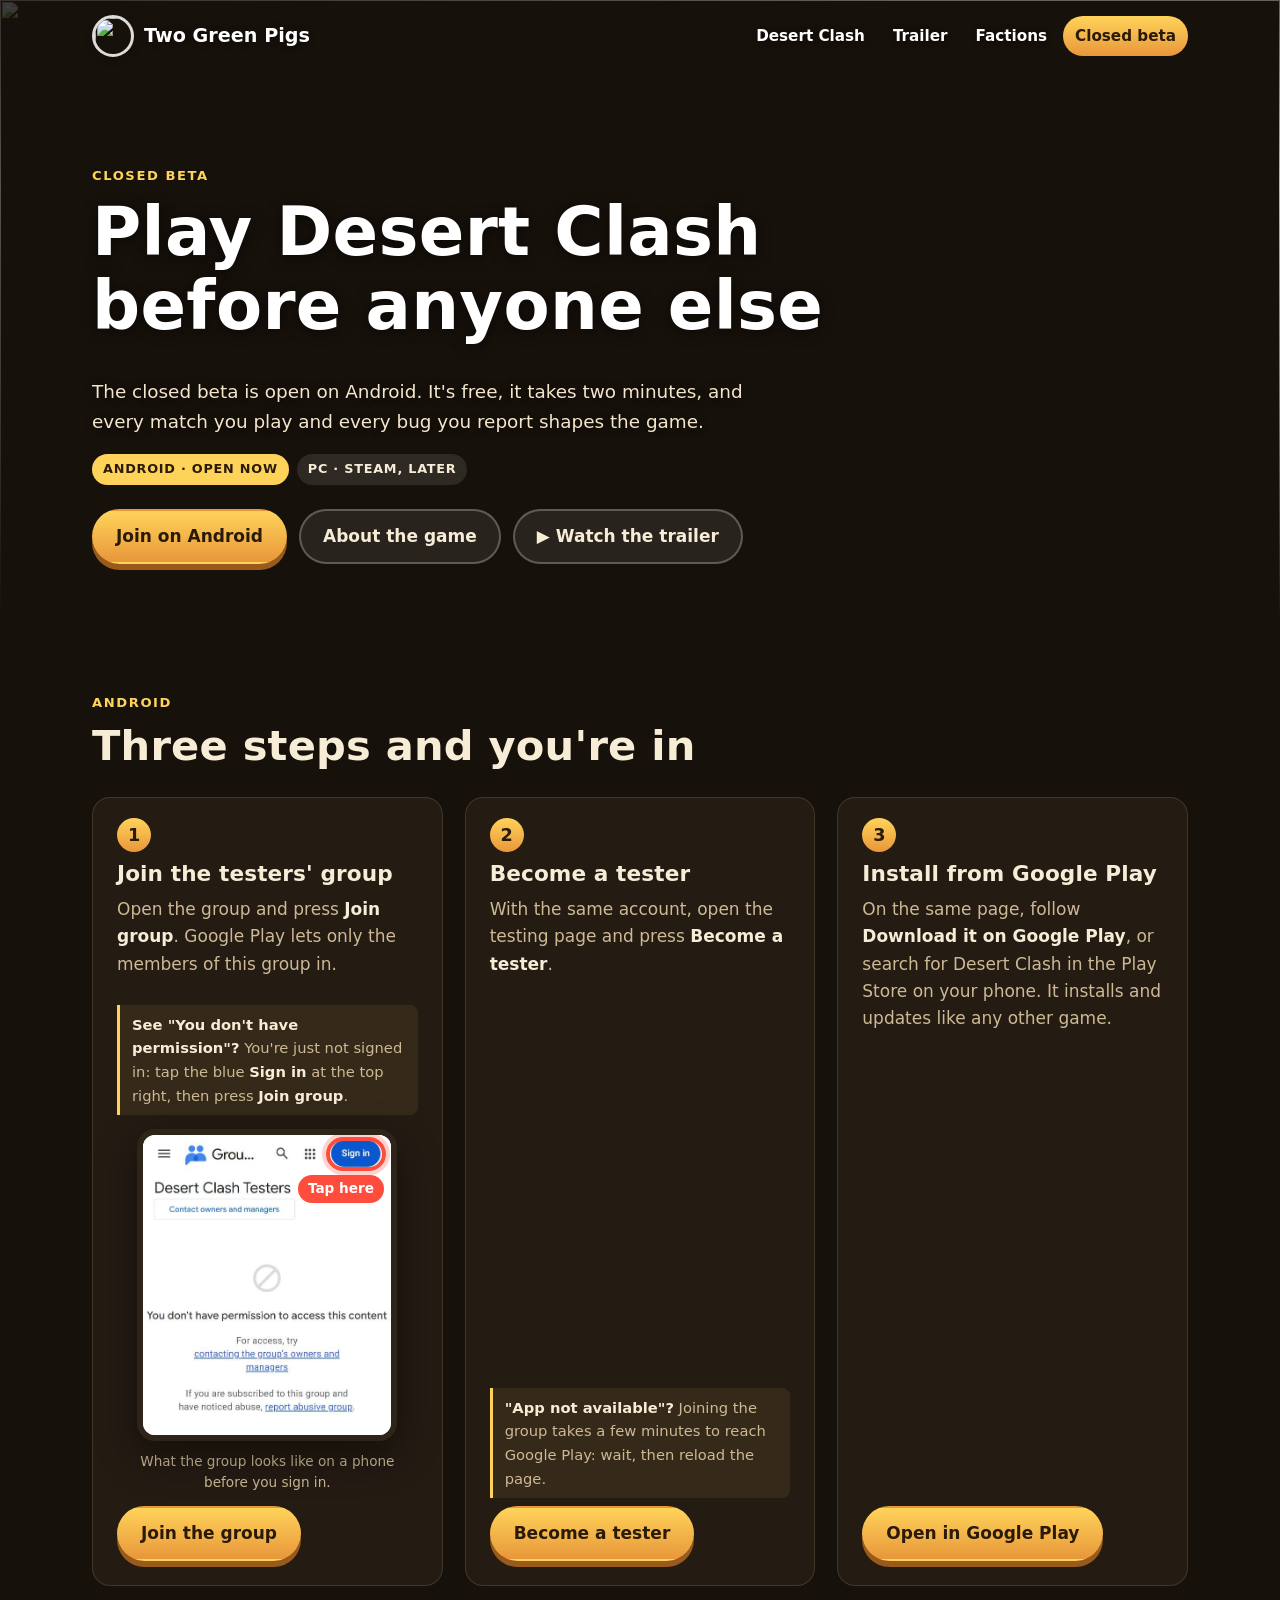
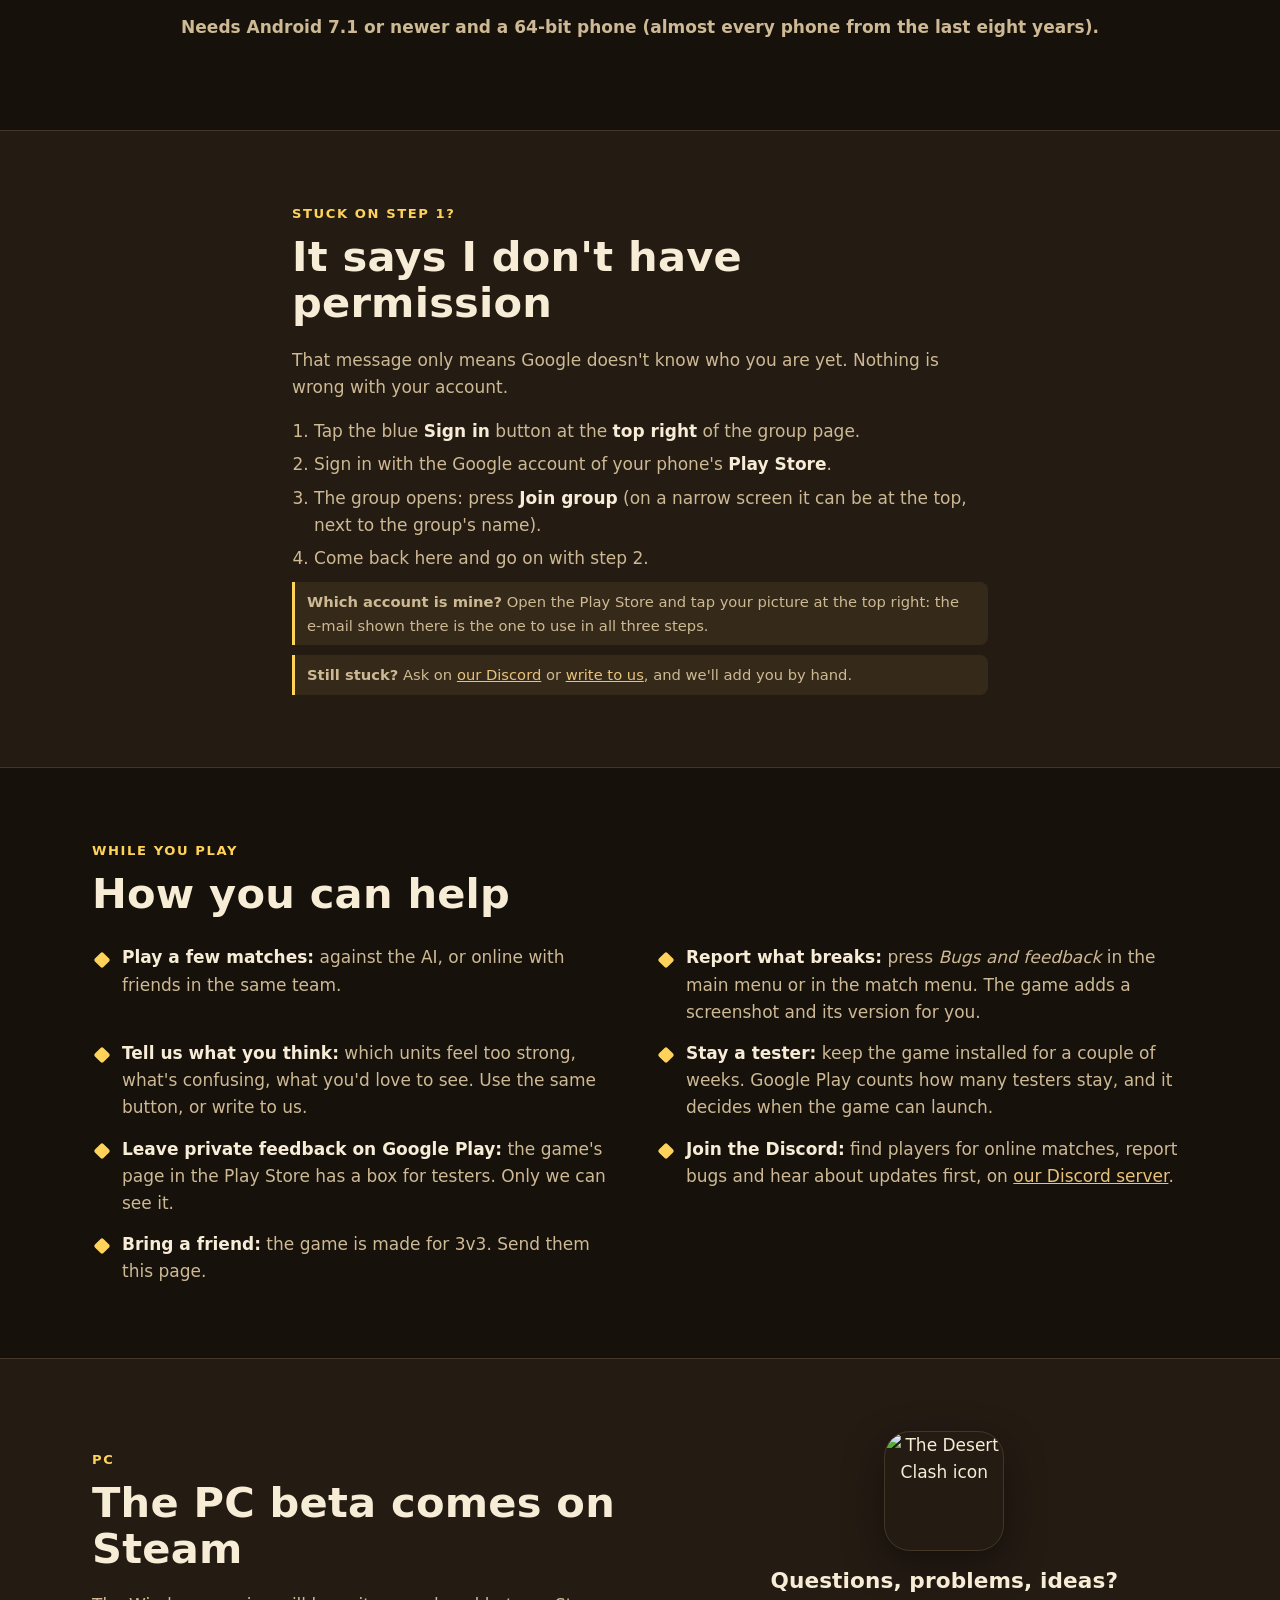
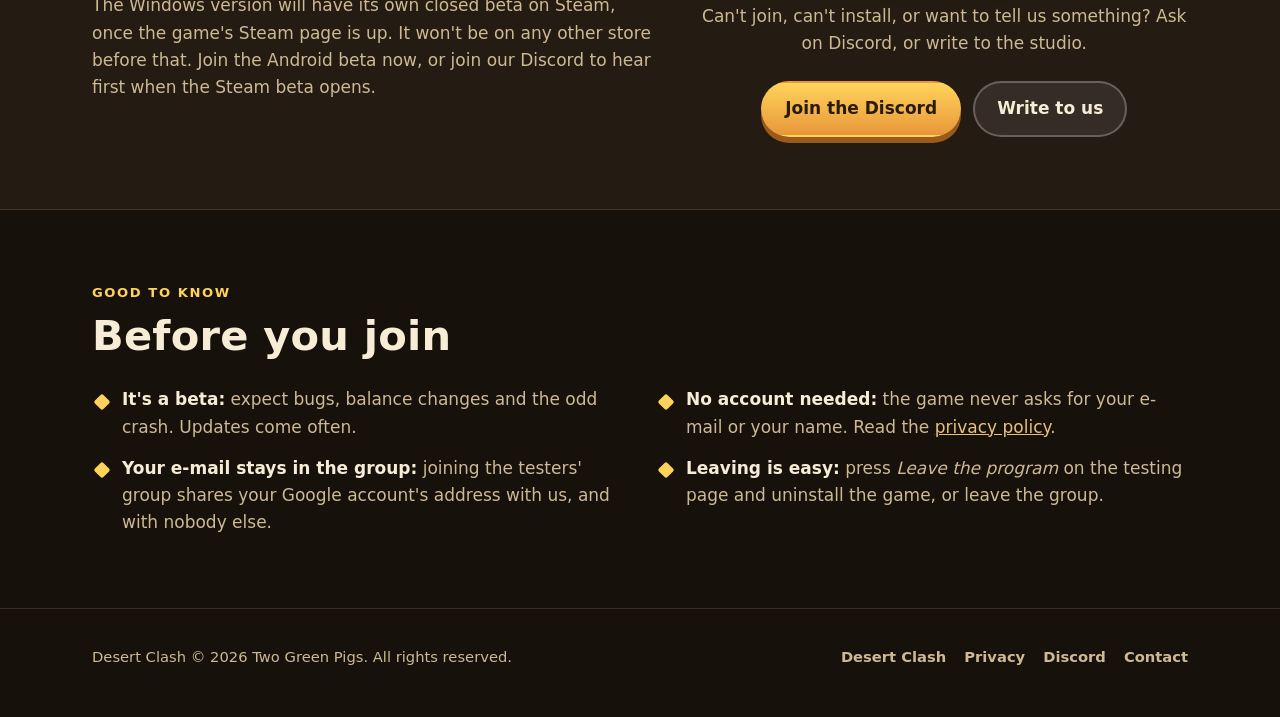
==== commit 396a890c: "Beta page: the annotated Sign in screen inside step 1, the Google Play button gold like the others C" ====
--- a/desert-clash/playtest/index.html
+++ b/desert-clash/playtest/index.html
@@ -58,7 +58,15 @@
           <li>
             <h3>Join the testers' group</h3>
             <p>Open the group and press <strong>Join group</strong>. Google Play lets only the members of this group in.</p>
-            <p class="tip"><strong>See "You don't have permission"?</strong> You're just not signed in: tap the blue <strong>Sign in</strong> at the top right, then press <strong>Join group</strong>. <a href="#stuck">Show me</a></p>
+            <p class="tip"><strong>See "You don't have permission"?</strong> You're just not signed in: tap the blue <strong>Sign in</strong> at the top right, then press <strong>Join group</strong>.</p>
+            <figure class="help-shot">
+              <div class="shot">
+                <img src="../media/help-group-signin.jpg" width="563" height="680" loading="lazy" alt="The testers' group on a phone, before signing in: a message says you don't have permission, and a blue Sign in button sits at the top right">
+                <span class="ring" aria-hidden="true"></span>
+                <span class="ring-label" aria-hidden="true">Tap here</span>
+              </div>
+              <figcaption>What the group looks like on a phone before you sign in.</figcaption>
+            </figure>
             <div class="actions"><a class="btn btn-primary" href="https://groups.google.com/g/desertclash" rel="noopener">Join the group</a></div>
           </li>
           <li>
@@ -70,7 +78,7 @@
           <li>
             <h3>Install from Google Play</h3>
             <p>On the same page, follow <strong>Download it on Google Play</strong>, or search for Desert Clash in the Play Store on your phone. It installs and updates like any other game.</p>
-            <div class="actions"><a class="btn btn-ghost" href="https://play.google.com/store/apps/details?id=com.twogreenpigs.desertclash" rel="noopener">Open in Google Play</a></div>
+            <div class="actions"><a class="btn btn-primary" href="https://play.google.com/store/apps/details?id=com.twogreenpigs.desertclash" rel="noopener">Open in Google Play</a></div>
           </li>
         </ol>
         <p class="note">Needs Android 7.1 or newer and a 64-bit phone (almost every phone from the last eight years).</p>
@@ -79,14 +87,6 @@
 
     <section id="stuck" class="section band">
       <div class="wrap help">
-        <figure class="help-shot">
-          <div class="shot">
-            <img src="../media/help-group-signin.jpg" width="563" height="680" loading="lazy" alt="The testers' group on a phone, before signing in: a message says you don't have permission, and a blue Sign in button sits at the top right">
-            <span class="ring" aria-hidden="true"></span>
-            <span class="ring-label" aria-hidden="true">Tap here</span>
-          </div>
-          <figcaption>What the group looks like on a phone before you sign in.</figcaption>
-        </figure>
         <div>
           <p class="eyebrow">Stuck on step 1?</p>
           <h2>It says I don't have permission</h2>
--- a/assets/css/site.css
+++ b/assets/css/site.css
@@ -336,9 +336,8 @@
 .steps .tip, .help .tip { font-size: 0.92rem; background: rgba(255, 211, 90, 0.08); border-left: 3px solid var(--gold); padding: 8px 12px; border-radius: 0 8px 8px 0; margin: 10px 0 0; }
 .steps .tip { flex: none; }
 .game .tip a { color: var(--sand); }
-.help { display: grid; gap: 28px; align-items: center; }
-@media (min-width: 860px) { .help { grid-template-columns: 300px 1fr; gap: 56px; } }
-.help-shot { margin: 0 auto; max-width: 300px; width: 100%; }
+.help { max-width: 760px; }
+.help-shot { margin: 14px auto 4px; max-width: 260px; width: 100%; }
 .help-shot .shot { position: relative; border-radius: 18px; overflow: hidden; border: 6px solid #2f241a; box-shadow: 0 14px 40px rgba(0, 0, 0, 0.45); background: #fff; }
 .help-shot img { width: 100%; }
 .help-shot .ring { position: absolute; left: 73.5%; top: 0.6%; width: 24.5%; height: 11.5%; border: 4px solid #ff4d3d; border-radius: 999px; box-shadow: 0 0 0 4px rgba(255, 77, 61, 0.25); }
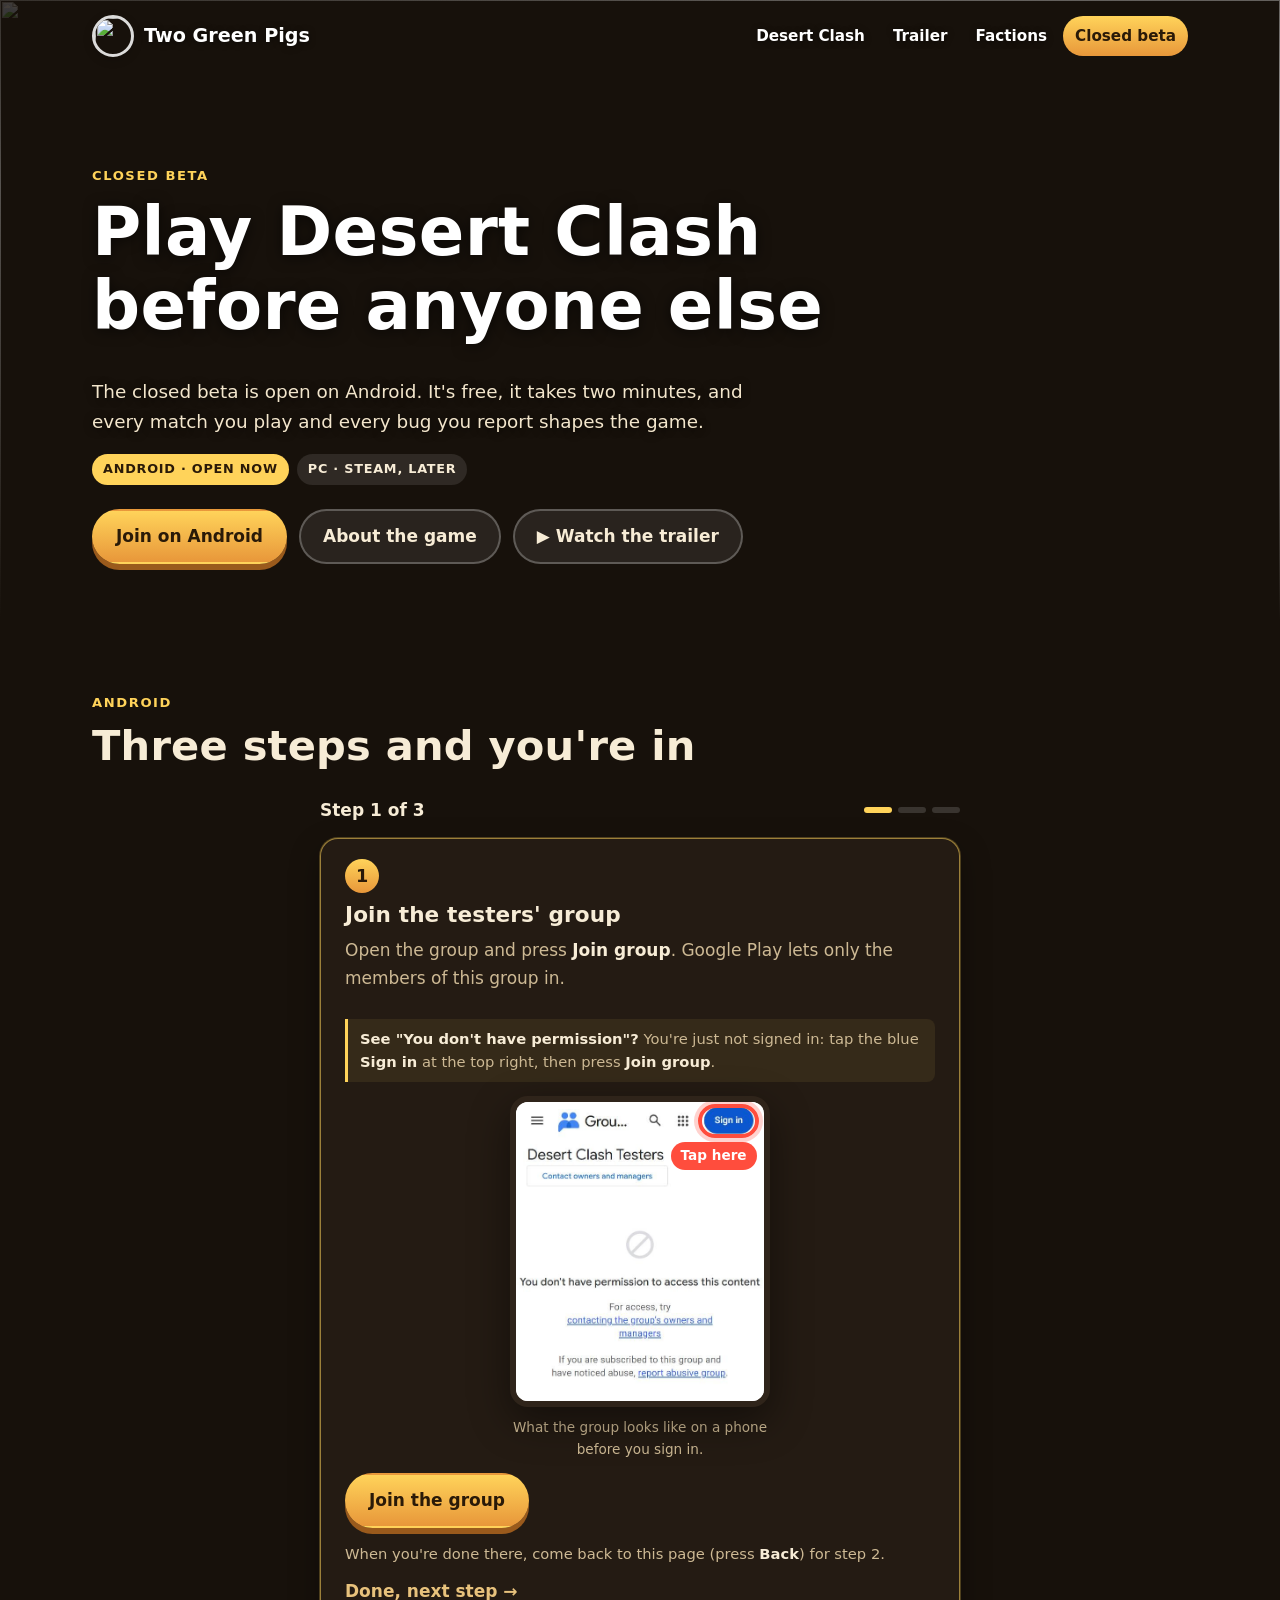
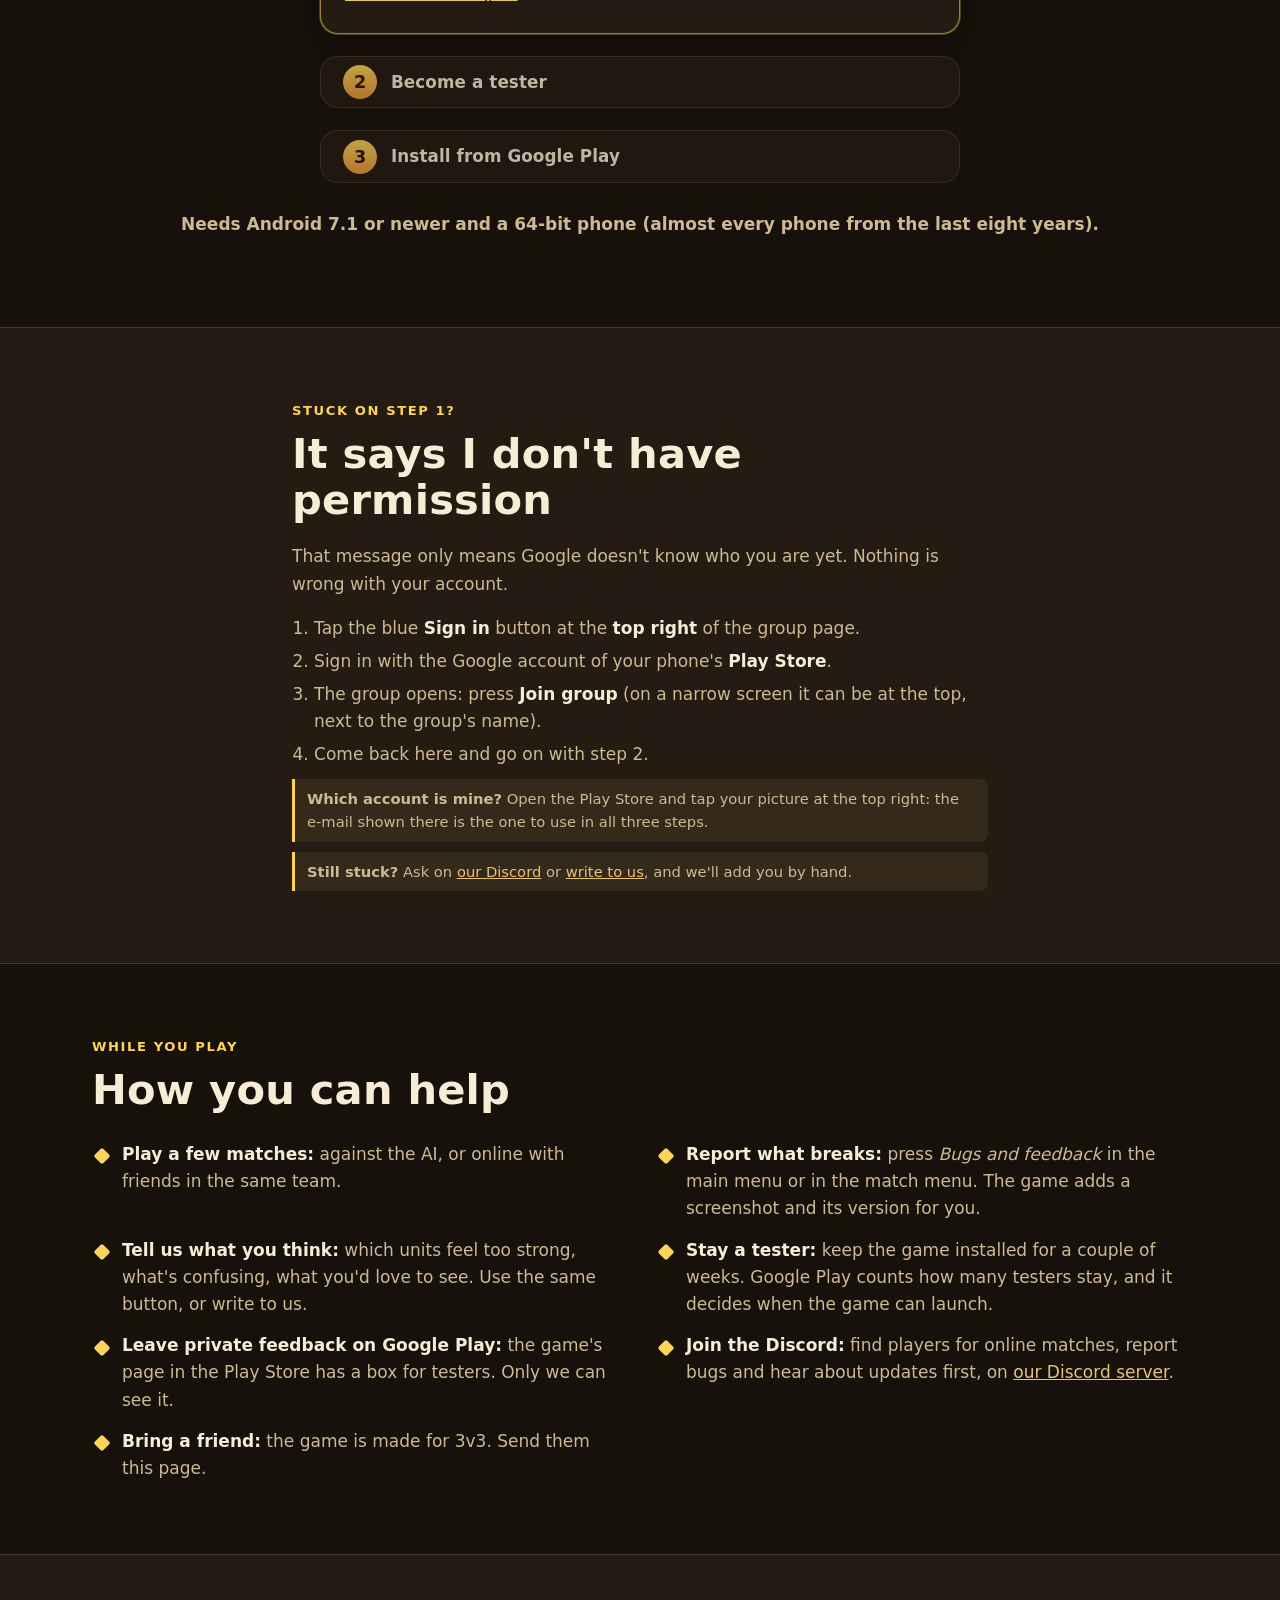
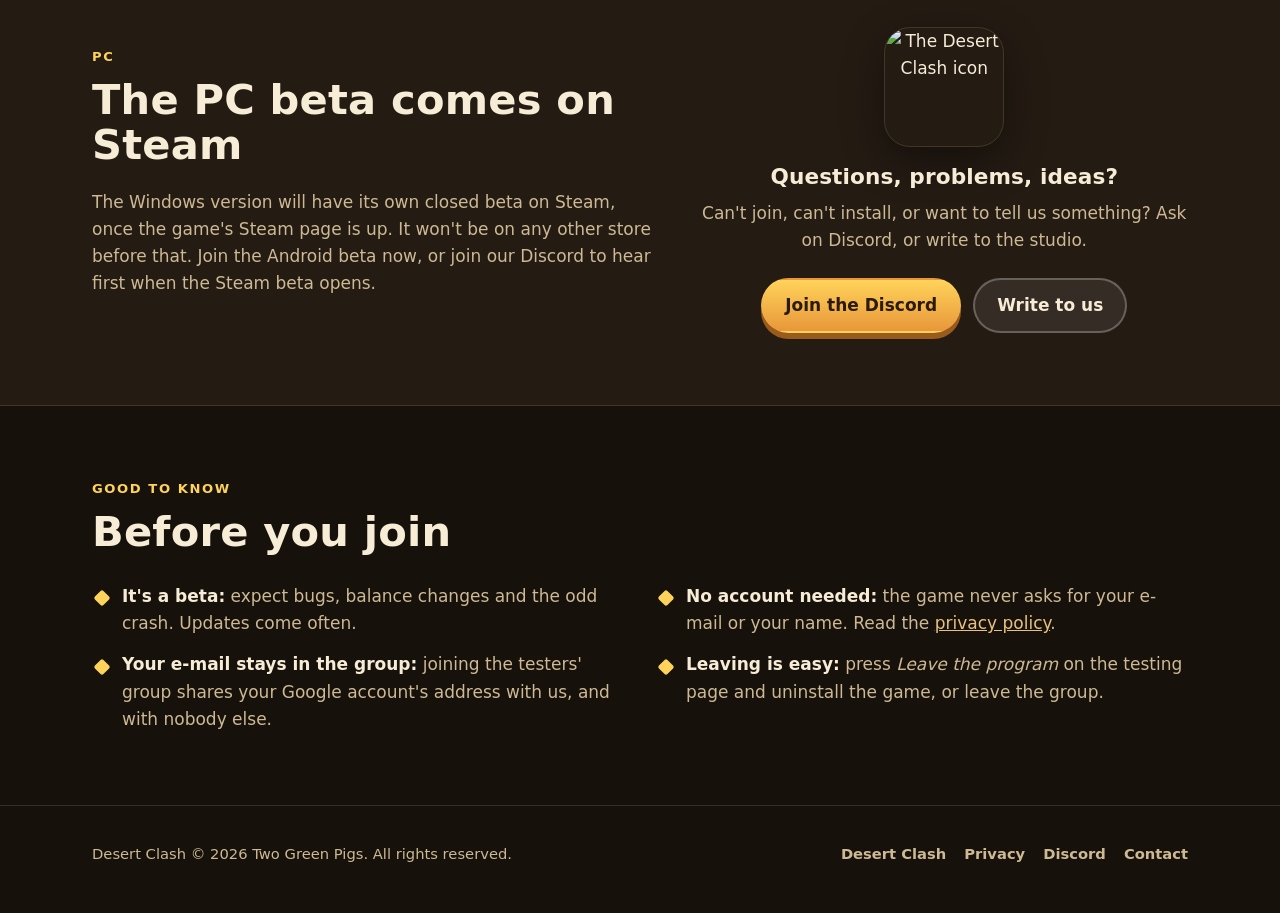
==== commit 24ff6409: "Beta page: the steps as a guide, one at a time, moving on when the visitor comes back from each page" ====
--- a/desert-clash/playtest/index.html
+++ b/desert-clash/playtest/index.html
@@ -67,18 +67,18 @@
               </div>
               <figcaption>What the group looks like on a phone before you sign in.</figcaption>
             </figure>
-            <div class="actions"><a class="btn btn-primary" href="https://groups.google.com/g/desertclash" rel="noopener">Join the group</a></div>
+            <div class="actions"><a class="btn btn-primary" href="https://groups.google.com/g/desertclash" target="_blank" rel="noopener">Join the group</a></div>
           </li>
           <li>
             <h3>Become a tester</h3>
             <p>With the same account, open the testing page and press <strong>Become a tester</strong>.</p>
             <p class="tip"><strong>"App not available"?</strong> Joining the group takes a few minutes to reach Google Play: wait, then reload the page.</p>
-            <div class="actions"><a class="btn btn-primary" href="https://play.google.com/apps/testing/com.twogreenpigs.desertclash" rel="noopener">Become a tester</a></div>
+            <div class="actions"><a class="btn btn-primary" href="https://play.google.com/apps/testing/com.twogreenpigs.desertclash" target="_blank" rel="noopener">Become a tester</a></div>
           </li>
           <li>
             <h3>Install from Google Play</h3>
             <p>On the same page, follow <strong>Download it on Google Play</strong>, or search for Desert Clash in the Play Store on your phone. It installs and updates like any other game.</p>
-            <div class="actions"><a class="btn btn-primary" href="https://play.google.com/store/apps/details?id=com.twogreenpigs.desertclash" rel="noopener">Open in Google Play</a></div>
+            <div class="actions"><a class="btn btn-primary" href="https://play.google.com/store/apps/details?id=com.twogreenpigs.desertclash" target="_blank" rel="noopener">Open in Google Play</a></div>
           </li>
         </ol>
         <p class="note">Needs Android 7.1 or newer and a 64-bit phone (almost every phone from the last eight years).</p>
@@ -164,6 +164,67 @@
     </div>
   </footer>
 
+  <script>
+    // The steps as a guide, one at a time: each button opens its page in a new tab, and when the visitor comes back
+    // (Back on Android closes that tab) the next step is shown. The step reached is kept in this browser, so a visitor
+    // who leaves and returns goes on where they were. Without the script the three steps simply show side by side.
+    (function () {
+      var list = document.querySelector(".steps");
+      if (!list) return;
+      var steps = Array.prototype.slice.call(list.children), key = "dc-beta-step", current = 0, opened = -1;
+      try { current = Math.min(steps.length - 1, Math.max(0, parseInt(localStorage.getItem(key), 10) || 0)); } catch (e) {}
+
+      var progress = document.createElement("div");
+      progress.className = "wizard-progress";
+      progress.setAttribute("aria-live", "polite");
+      list.parentNode.insertBefore(progress, list);
+      list.classList.add("wizard");
+
+      steps.forEach(function (li, i) {
+        var nav = document.createElement("div");
+        nav.className = "wizard-nav";
+        var hint = i < steps.length - 1 ? "When you're done there, come back to this page (press <strong>Back</strong>) for step " + (i + 2) + "." : "That's it: open the game and play a match. Thank you!";
+        nav.innerHTML = '<p class="wizard-hint">' + hint + "</p>" +
+          (i > 0 ? '<button type="button" class="wizard-link" data-go="' + (i - 1) + '">&larr; Step ' + i + "</button>" : "") +
+          (i < steps.length - 1 ? '<button type="button" class="wizard-link" data-go="' + (i + 1) + '">Done, next step &rarr;</button>' : "");
+        li.appendChild(nav);
+        li.querySelector("h3").addEventListener("click", function () { show(i); });
+        var button = li.querySelector(".actions a");
+        if (button) button.addEventListener("click", function () { opened = i; });
+      });
+
+      list.addEventListener("click", function (e) {
+        var go = e.target.closest && e.target.closest("[data-go]");
+        if (go) show(parseInt(go.getAttribute("data-go"), 10), true);
+      });
+
+      function show(i, scroll, back) {
+        current = i;
+        try { localStorage.setItem(key, String(i)); } catch (e) {}
+        steps.forEach(function (li, k) {
+          li.classList.toggle("current", k === i);
+          li.classList.toggle("done", k < i);
+        });
+        progress.innerHTML = (back ? '<span class="wizard-welcome">Welcome back! </span>' : "") +
+          "Step " + (i + 1) + " of " + steps.length +
+          '<span class="wizard-dots">' + steps.map(function (_, k) { return '<i class="' + (k < i ? "done" : k === i ? "now" : "") + '"></i>'; }).join("") + "</span>";
+        if (scroll) progress.scrollIntoView({ behavior: "smooth", block: "start" });
+      }
+
+      // back from the step's page: on to the next step
+      function returned() {
+        if (opened < 0 || document.visibilityState === "hidden") return;
+        var next = Math.min(steps.length - 1, opened + 1);
+        opened = -1;
+        if (next > current) show(next, true, true);
+      }
+      document.addEventListener("visibilitychange", returned);
+      window.addEventListener("focus", returned);
+      window.addEventListener("pageshow", returned);
+
+      show(current);
+    })();
+  </script>
   <script src="../../assets/js/site.js" defer></script>
 </body>
 </html>
--- a/assets/css/site.css
+++ b/assets/css/site.css
@@ -346,3 +346,22 @@
 .howto { margin: 16px 0 6px; padding-left: 1.3em; color: var(--text-soft); }
 .howto li { margin-bottom: 6px; }
 .howto strong { color: var(--text); }
+
+/* the beta steps as a guide (playtest page script): one step open at a time, the others folded to their title */
+.steps.wizard { grid-template-columns: 1fr; max-width: 640px; margin: 0 auto; }
+.steps.wizard li:not(.current) { padding: 16px 20px 16px 70px; opacity: 0.75; }
+.steps.wizard li:not(.current) > :not(h3) { display: none; }
+.steps.wizard li:not(.current)::before { top: 50%; transform: translateY(-50%); left: 22px; }
+.steps.wizard li:not(.current) h3 { margin: 0; cursor: pointer; font-size: 1.05rem; }
+.steps.wizard li.done::before { content: "\2713"; }
+.steps.wizard li.current { border-color: rgba(255, 211, 90, 0.55); box-shadow: 0 0 0 1px rgba(255, 211, 90, 0.25), 0 12px 30px rgba(0, 0, 0, 0.35); }
+.wizard-progress { max-width: 640px; margin: 0 auto 14px; display: flex; flex-wrap: wrap; align-items: center; gap: 6px 12px; font-weight: 700; color: var(--text); }
+.wizard-welcome { color: var(--gold); }
+.wizard-dots { display: inline-flex; gap: 6px; margin-left: auto; }
+.wizard-dots i { width: 28px; height: 6px; border-radius: 3px; background: rgba(255, 255, 255, 0.15); }
+.wizard-dots i.done { background: var(--gold-deep); }
+.wizard-dots i.now { background: var(--gold); }
+.wizard-nav { margin-top: 14px; display: flex; flex-wrap: wrap; align-items: center; gap: 8px 16px; }
+.steps .wizard-hint { flex: 1 1 100%; font-size: 0.92rem; margin: 0; }
+.wizard-link { background: none; border: 0; padding: 4px 0; color: var(--sand); font: inherit; font-weight: 700; cursor: pointer; text-decoration: underline; text-underline-offset: 3px; }
+.wizard-link:hover { color: var(--gold); }
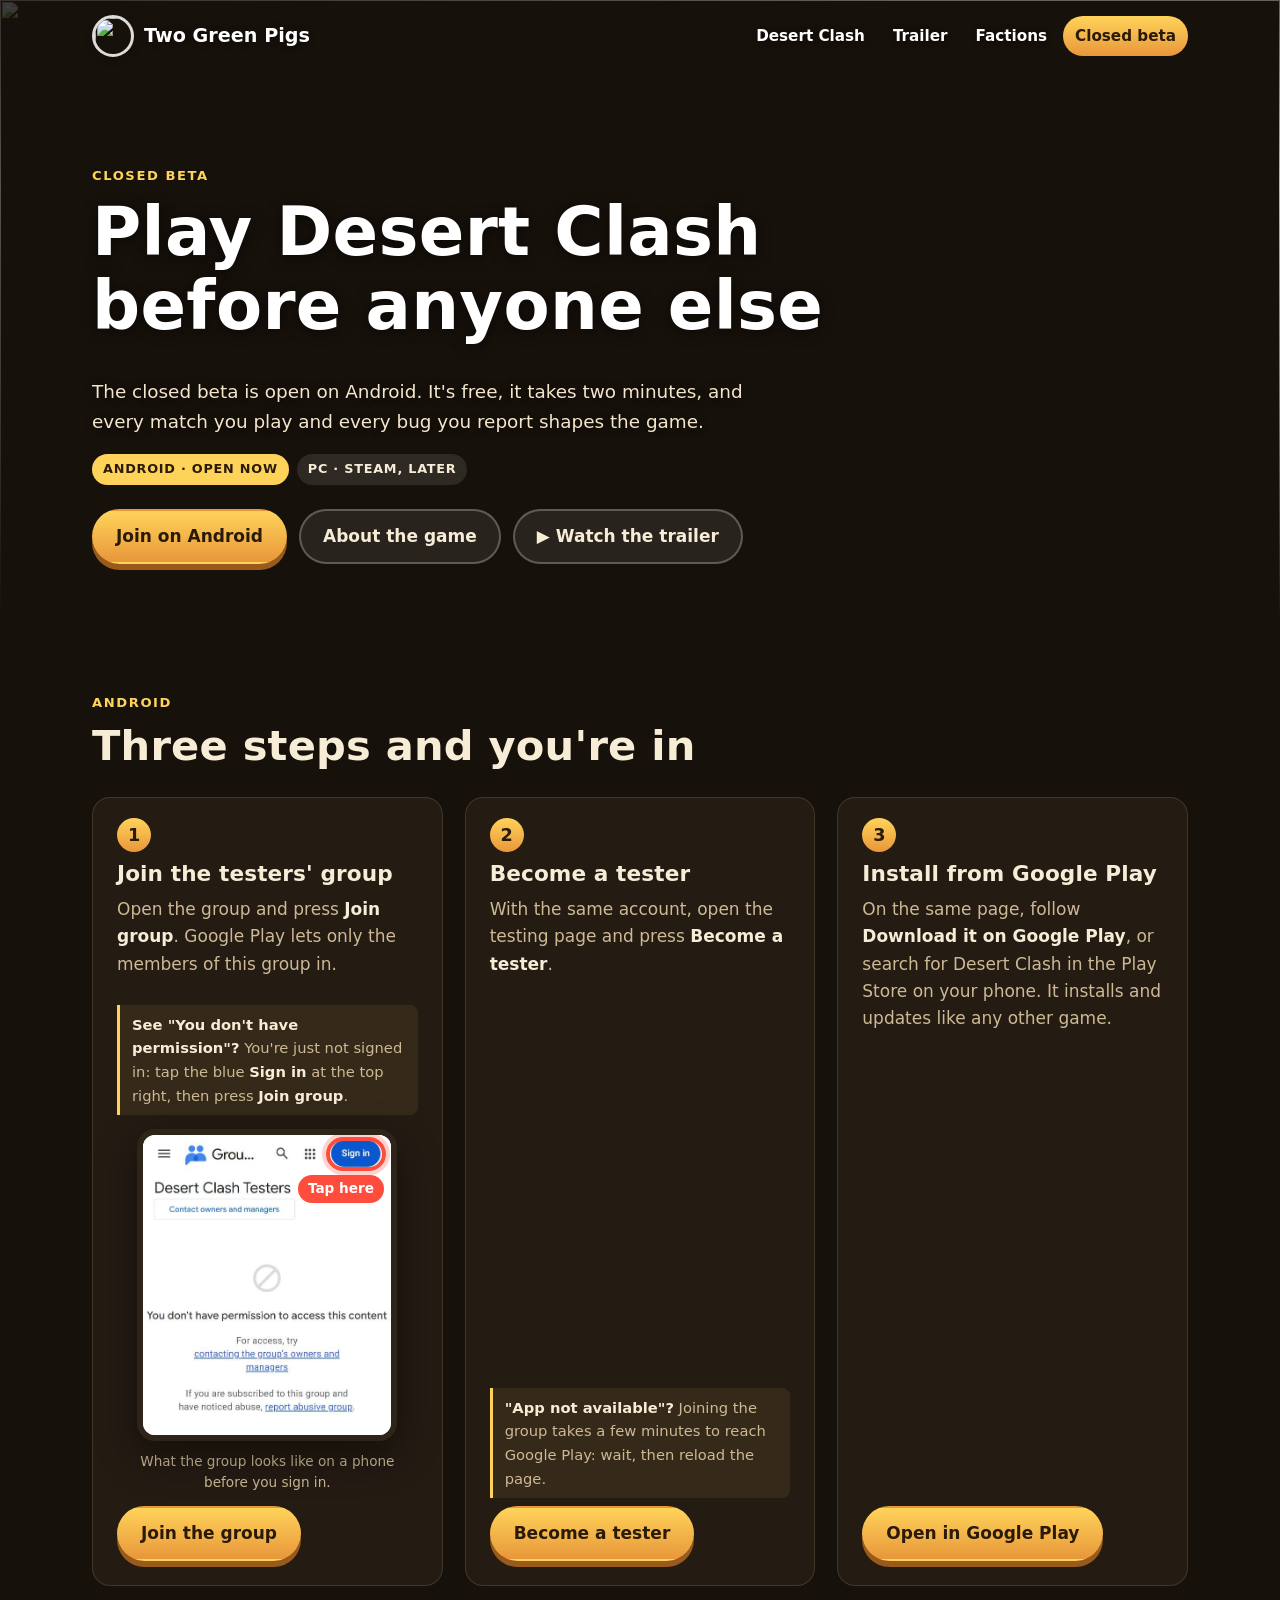
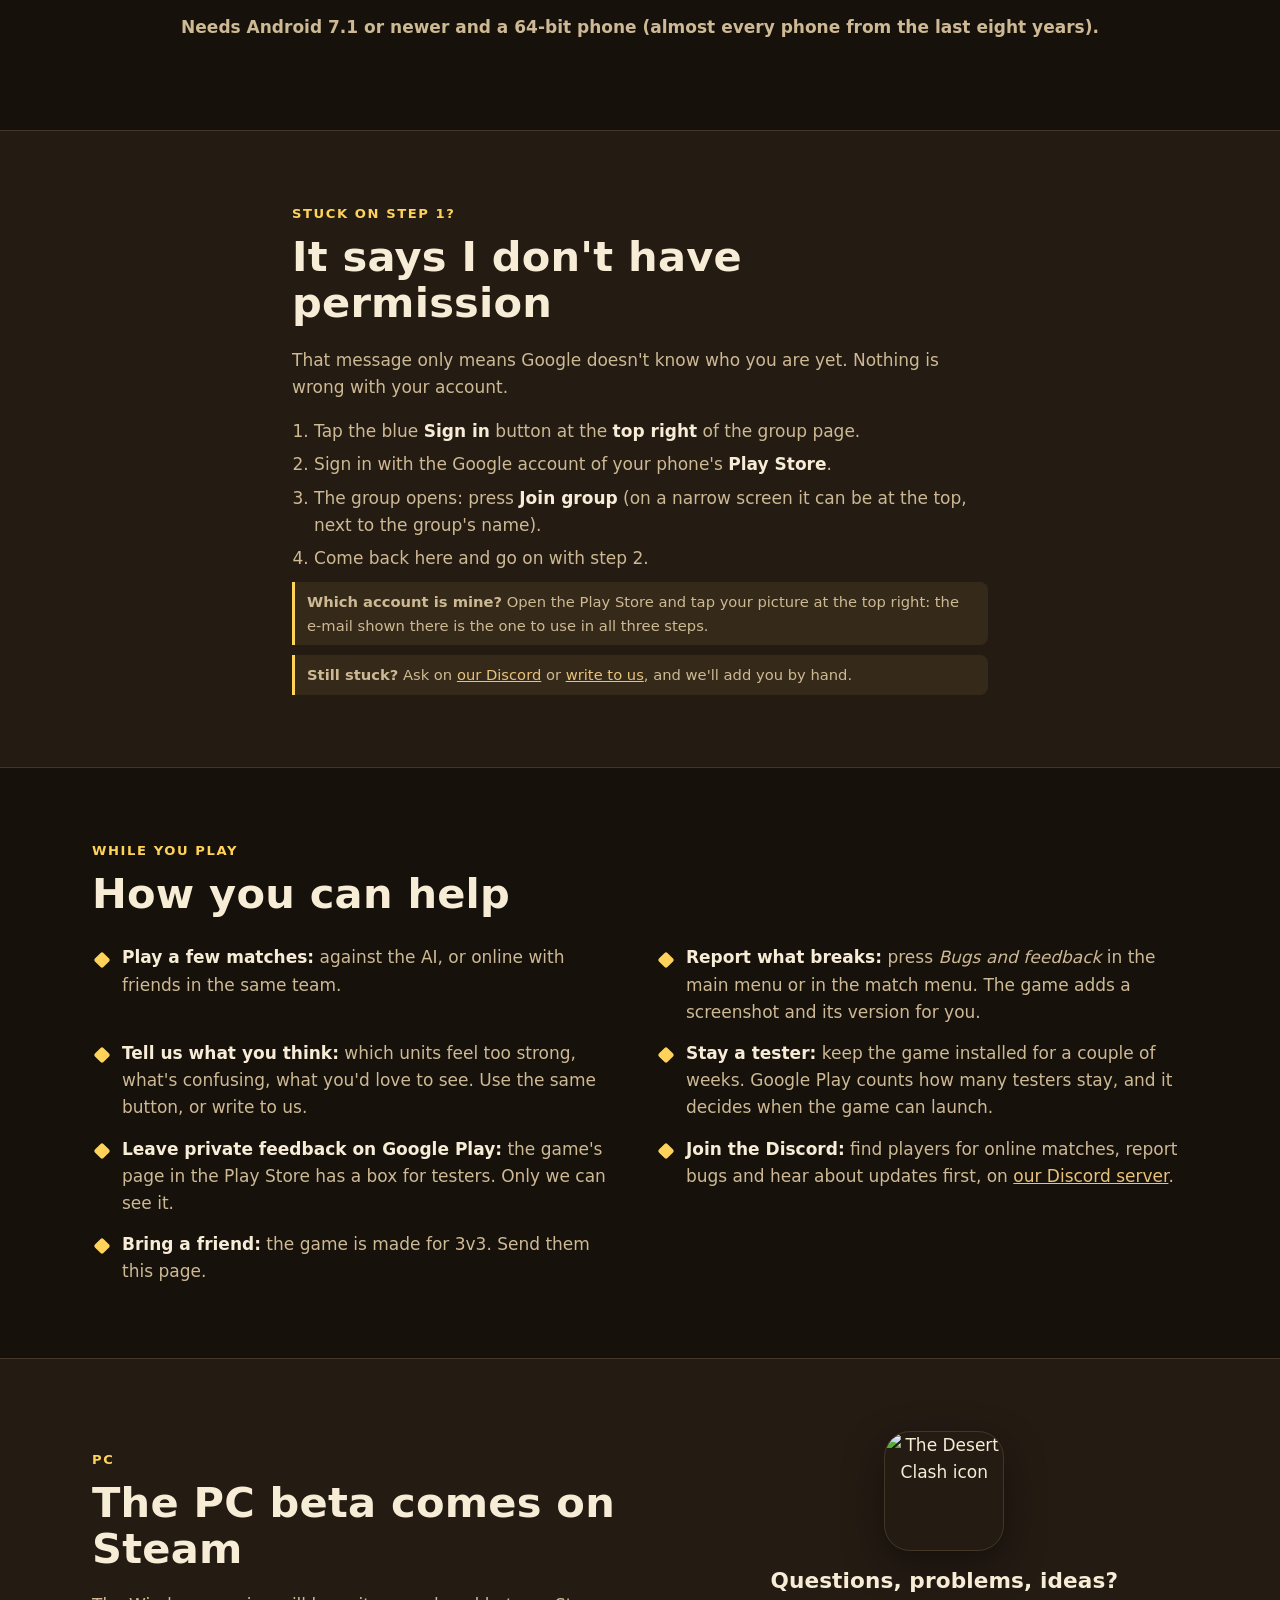
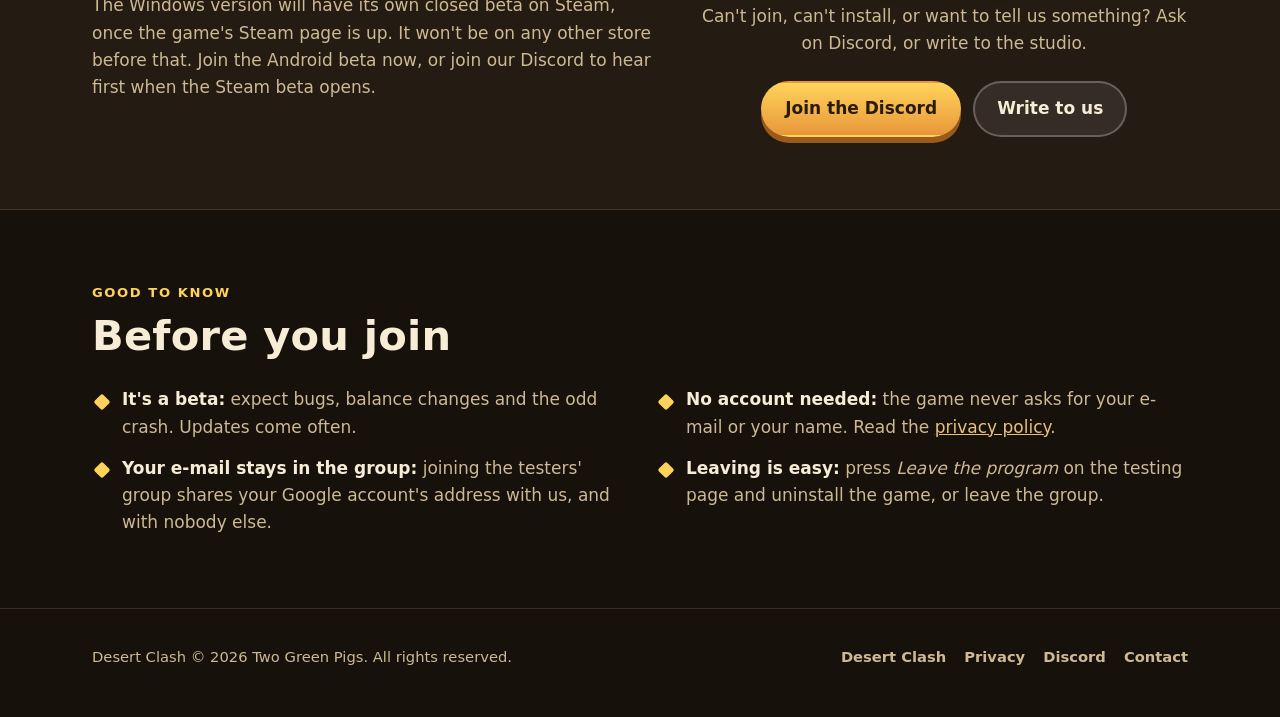
==== commit 14263655: "Revert "Beta page: the steps as a guide, one at a time, moving on when the visitor comes back from e" ====
--- a/desert-clash/playtest/index.html
+++ b/desert-clash/playtest/index.html
@@ -67,18 +67,18 @@
               </div>
               <figcaption>What the group looks like on a phone before you sign in.</figcaption>
             </figure>
-            <div class="actions"><a class="btn btn-primary" href="https://groups.google.com/g/desertclash" target="_blank" rel="noopener">Join the group</a></div>
+            <div class="actions"><a class="btn btn-primary" href="https://groups.google.com/g/desertclash" rel="noopener">Join the group</a></div>
           </li>
           <li>
             <h3>Become a tester</h3>
             <p>With the same account, open the testing page and press <strong>Become a tester</strong>.</p>
             <p class="tip"><strong>"App not available"?</strong> Joining the group takes a few minutes to reach Google Play: wait, then reload the page.</p>
-            <div class="actions"><a class="btn btn-primary" href="https://play.google.com/apps/testing/com.twogreenpigs.desertclash" target="_blank" rel="noopener">Become a tester</a></div>
+            <div class="actions"><a class="btn btn-primary" href="https://play.google.com/apps/testing/com.twogreenpigs.desertclash" rel="noopener">Become a tester</a></div>
           </li>
           <li>
             <h3>Install from Google Play</h3>
             <p>On the same page, follow <strong>Download it on Google Play</strong>, or search for Desert Clash in the Play Store on your phone. It installs and updates like any other game.</p>
-            <div class="actions"><a class="btn btn-primary" href="https://play.google.com/store/apps/details?id=com.twogreenpigs.desertclash" target="_blank" rel="noopener">Open in Google Play</a></div>
+            <div class="actions"><a class="btn btn-primary" href="https://play.google.com/store/apps/details?id=com.twogreenpigs.desertclash" rel="noopener">Open in Google Play</a></div>
           </li>
         </ol>
         <p class="note">Needs Android 7.1 or newer and a 64-bit phone (almost every phone from the last eight years).</p>
@@ -164,67 +164,6 @@
     </div>
   </footer>
 
-  <script>
-    // The steps as a guide, one at a time: each button opens its page in a new tab, and when the visitor comes back
-    // (Back on Android closes that tab) the next step is shown. The step reached is kept in this browser, so a visitor
-    // who leaves and returns goes on where they were. Without the script the three steps simply show side by side.
-    (function () {
-      var list = document.querySelector(".steps");
-      if (!list) return;
-      var steps = Array.prototype.slice.call(list.children), key = "dc-beta-step", current = 0, opened = -1;
-      try { current = Math.min(steps.length - 1, Math.max(0, parseInt(localStorage.getItem(key), 10) || 0)); } catch (e) {}
-
-      var progress = document.createElement("div");
-      progress.className = "wizard-progress";
-      progress.setAttribute("aria-live", "polite");
-      list.parentNode.insertBefore(progress, list);
-      list.classList.add("wizard");
-
-      steps.forEach(function (li, i) {
-        var nav = document.createElement("div");
-        nav.className = "wizard-nav";
-        var hint = i < steps.length - 1 ? "When you're done there, come back to this page (press <strong>Back</strong>) for step " + (i + 2) + "." : "That's it: open the game and play a match. Thank you!";
-        nav.innerHTML = '<p class="wizard-hint">' + hint + "</p>" +
-          (i > 0 ? '<button type="button" class="wizard-link" data-go="' + (i - 1) + '">&larr; Step ' + i + "</button>" : "") +
-          (i < steps.length - 1 ? '<button type="button" class="wizard-link" data-go="' + (i + 1) + '">Done, next step &rarr;</button>' : "");
-        li.appendChild(nav);
-        li.querySelector("h3").addEventListener("click", function () { show(i); });
-        var button = li.querySelector(".actions a");
-        if (button) button.addEventListener("click", function () { opened = i; });
-      });
-
-      list.addEventListener("click", function (e) {
-        var go = e.target.closest && e.target.closest("[data-go]");
-        if (go) show(parseInt(go.getAttribute("data-go"), 10), true);
-      });
-
-      function show(i, scroll, back) {
-        current = i;
-        try { localStorage.setItem(key, String(i)); } catch (e) {}
-        steps.forEach(function (li, k) {
-          li.classList.toggle("current", k === i);
-          li.classList.toggle("done", k < i);
-        });
-        progress.innerHTML = (back ? '<span class="wizard-welcome">Welcome back! </span>' : "") +
-          "Step " + (i + 1) + " of " + steps.length +
-          '<span class="wizard-dots">' + steps.map(function (_, k) { return '<i class="' + (k < i ? "done" : k === i ? "now" : "") + '"></i>'; }).join("") + "</span>";
-        if (scroll) progress.scrollIntoView({ behavior: "smooth", block: "start" });
-      }
-
-      // back from the step's page: on to the next step
-      function returned() {
-        if (opened < 0 || document.visibilityState === "hidden") return;
-        var next = Math.min(steps.length - 1, opened + 1);
-        opened = -1;
-        if (next > current) show(next, true, true);
-      }
-      document.addEventListener("visibilitychange", returned);
-      window.addEventListener("focus", returned);
-      window.addEventListener("pageshow", returned);
-
-      show(current);
-    })();
-  </script>
   <script src="../../assets/js/site.js" defer></script>
 </body>
 </html>
--- a/assets/css/site.css
+++ b/assets/css/site.css
@@ -346,22 +346,3 @@
 .howto { margin: 16px 0 6px; padding-left: 1.3em; color: var(--text-soft); }
 .howto li { margin-bottom: 6px; }
 .howto strong { color: var(--text); }
-
-/* the beta steps as a guide (playtest page script): one step open at a time, the others folded to their title */
-.steps.wizard { grid-template-columns: 1fr; max-width: 640px; margin: 0 auto; }
-.steps.wizard li:not(.current) { padding: 16px 20px 16px 70px; opacity: 0.75; }
-.steps.wizard li:not(.current) > :not(h3) { display: none; }
-.steps.wizard li:not(.current)::before { top: 50%; transform: translateY(-50%); left: 22px; }
-.steps.wizard li:not(.current) h3 { margin: 0; cursor: pointer; font-size: 1.05rem; }
-.steps.wizard li.done::before { content: "\2713"; }
-.steps.wizard li.current { border-color: rgba(255, 211, 90, 0.55); box-shadow: 0 0 0 1px rgba(255, 211, 90, 0.25), 0 12px 30px rgba(0, 0, 0, 0.35); }
-.wizard-progress { max-width: 640px; margin: 0 auto 14px; display: flex; flex-wrap: wrap; align-items: center; gap: 6px 12px; font-weight: 700; color: var(--text); }
-.wizard-welcome { color: var(--gold); }
-.wizard-dots { display: inline-flex; gap: 6px; margin-left: auto; }
-.wizard-dots i { width: 28px; height: 6px; border-radius: 3px; background: rgba(255, 255, 255, 0.15); }
-.wizard-dots i.done { background: var(--gold-deep); }
-.wizard-dots i.now { background: var(--gold); }
-.wizard-nav { margin-top: 14px; display: flex; flex-wrap: wrap; align-items: center; gap: 8px 16px; }
-.steps .wizard-hint { flex: 1 1 100%; font-size: 0.92rem; margin: 0; }
-.wizard-link { background: none; border: 0; padding: 4px 0; color: var(--sand); font: inherit; font-weight: 700; cursor: pointer; text-decoration: underline; text-underline-offset: 3px; }
-.wizard-link:hover { color: var(--gold); }
